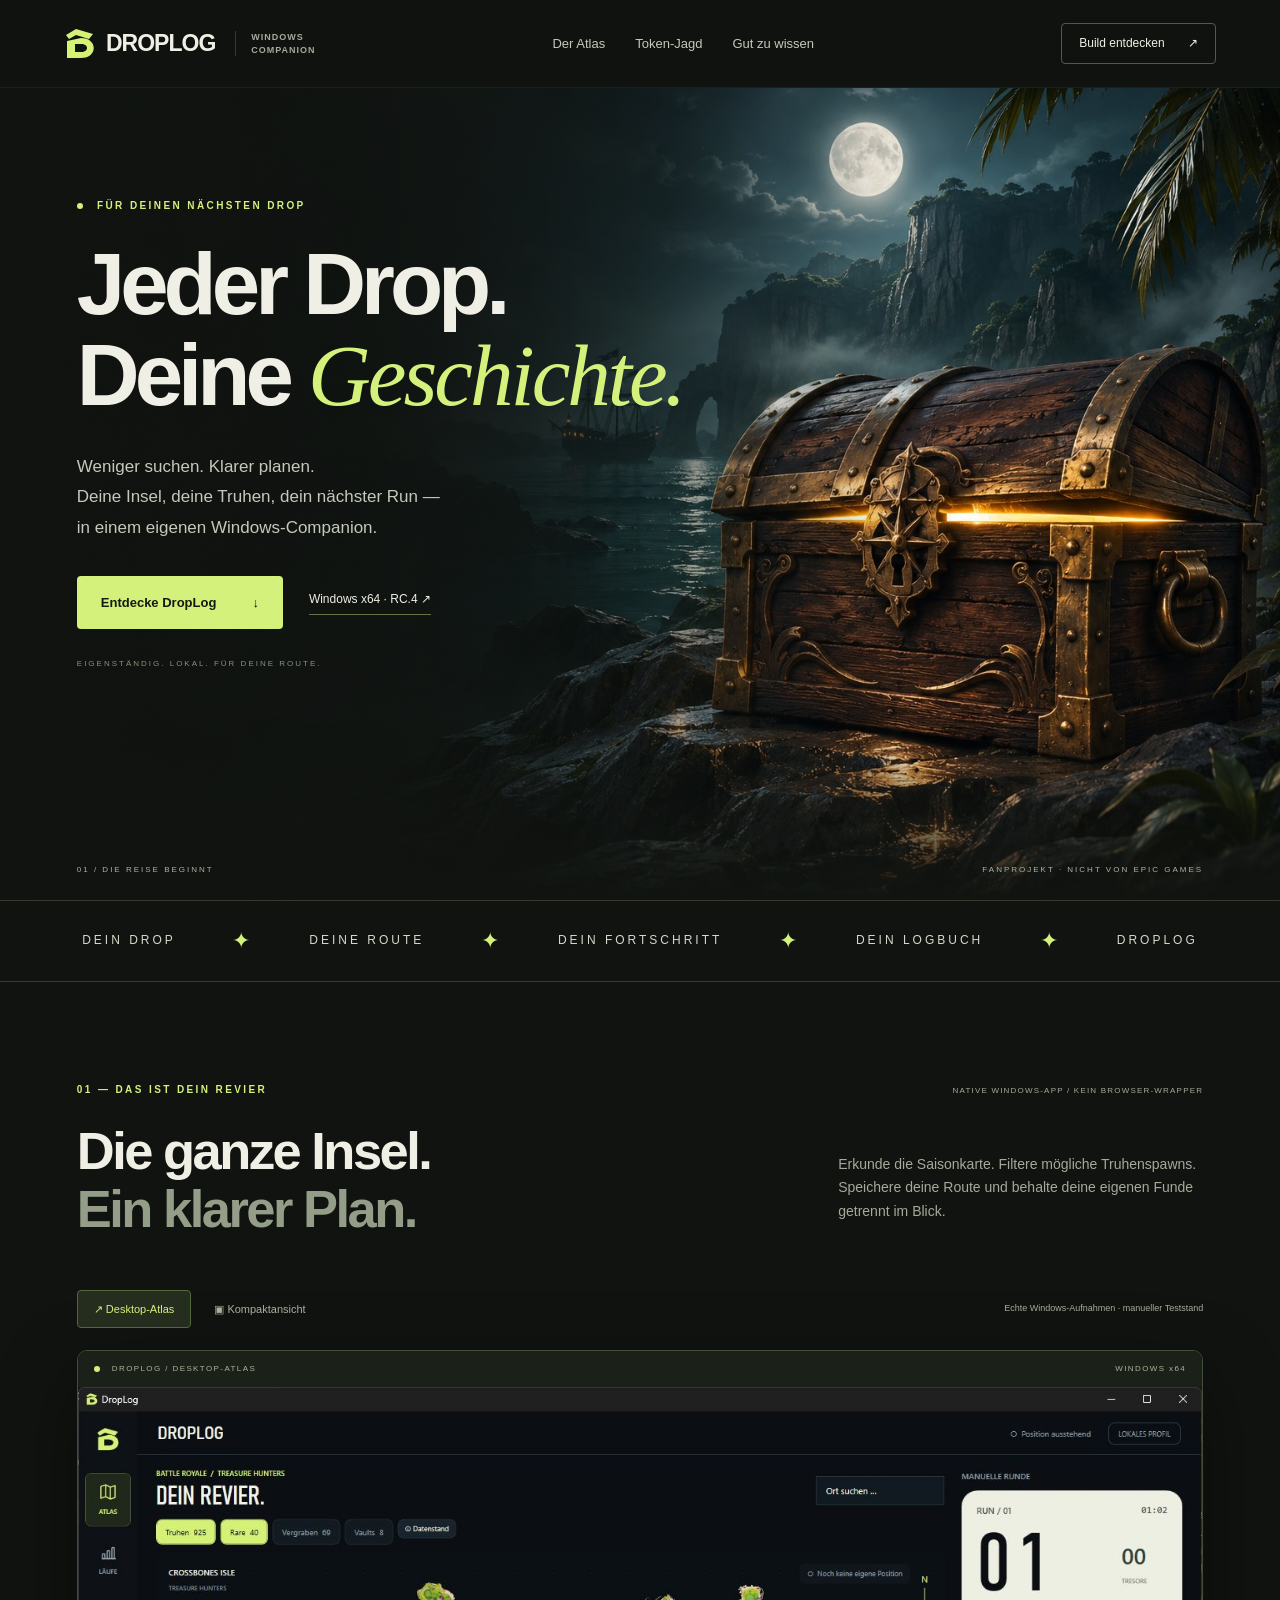
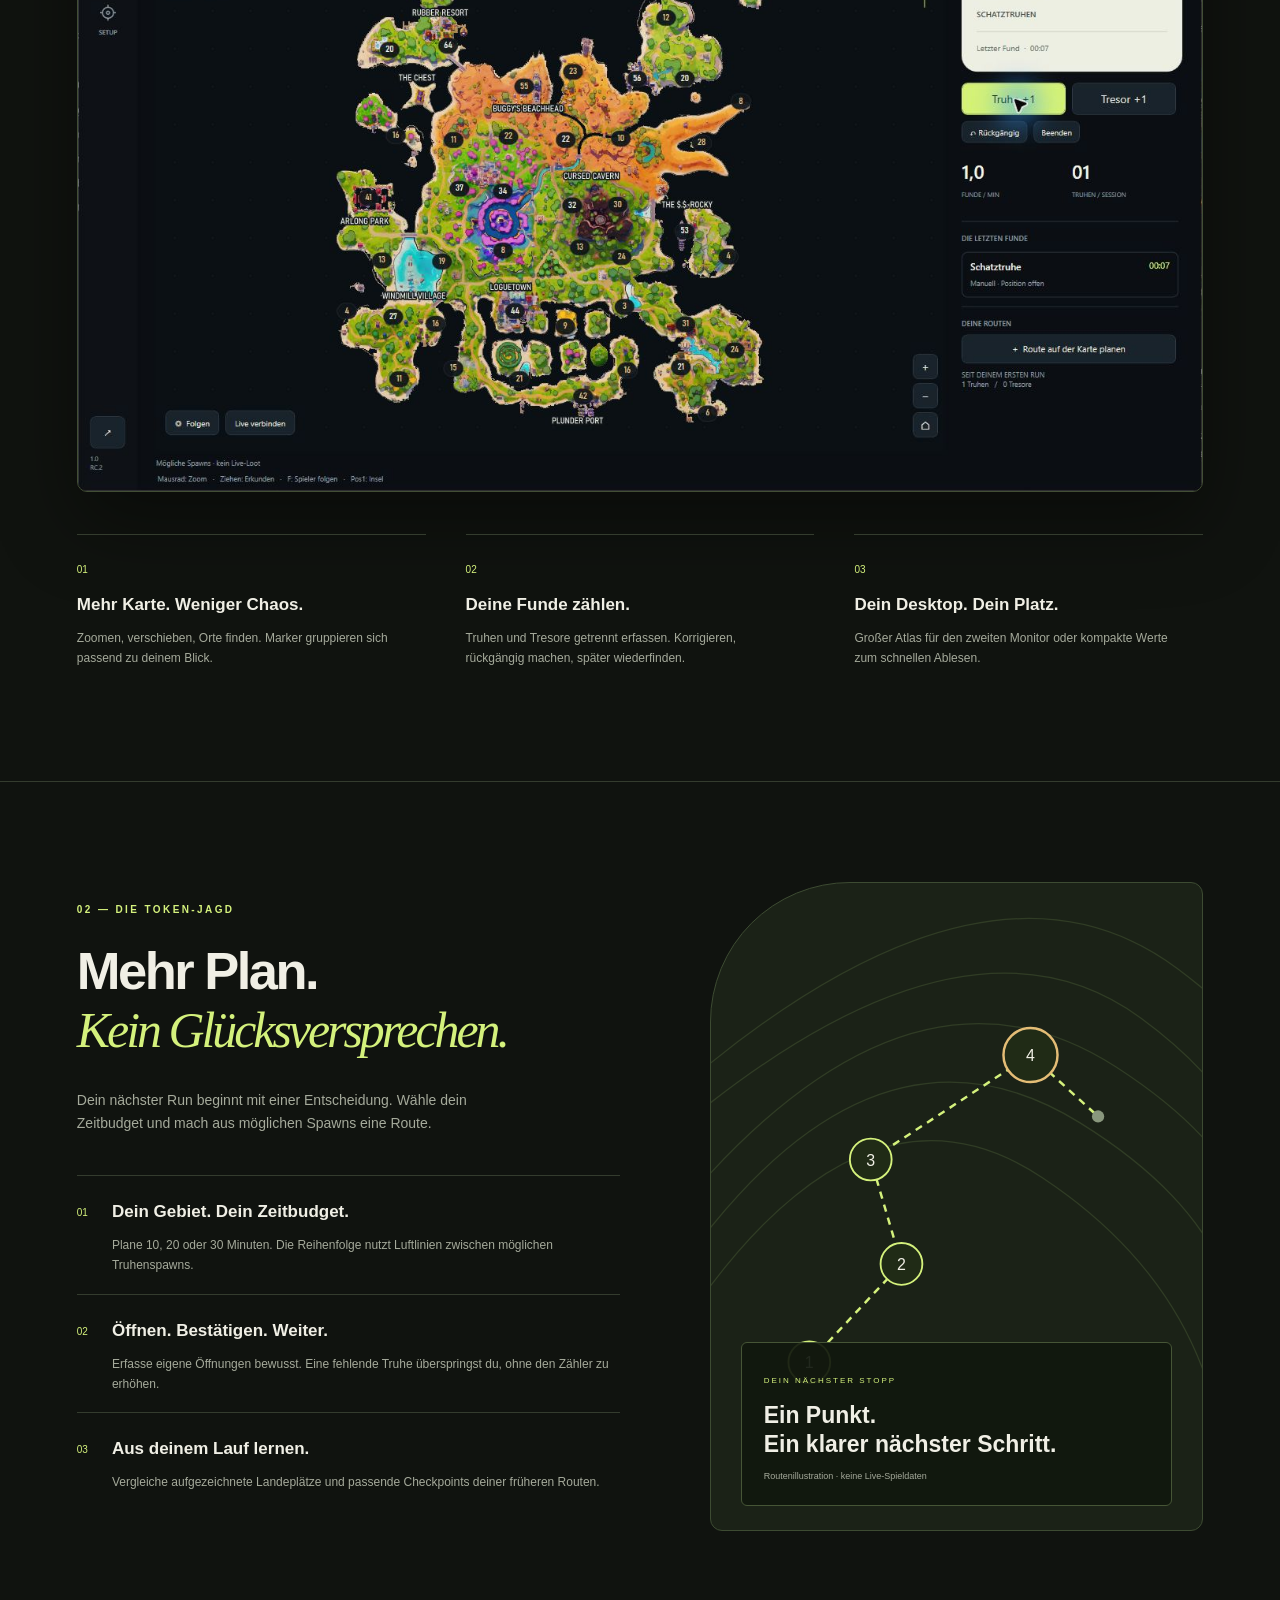
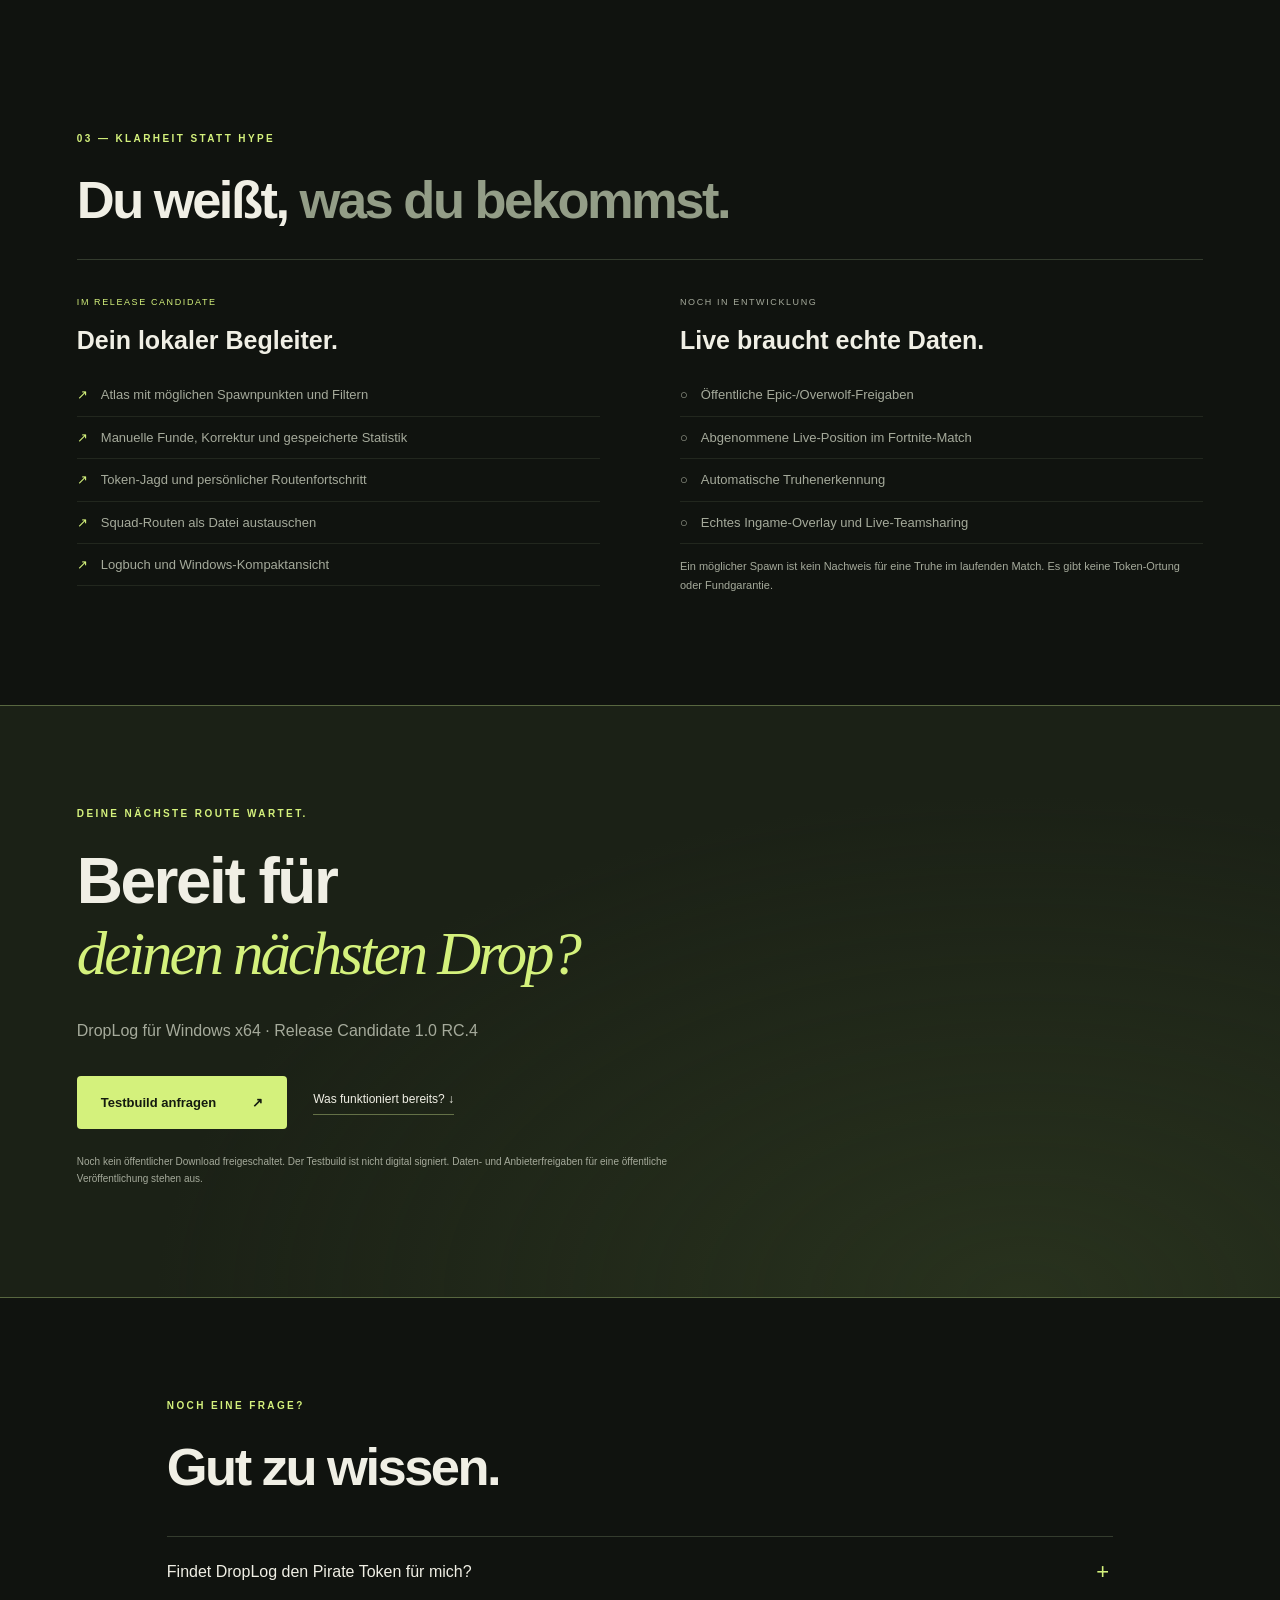
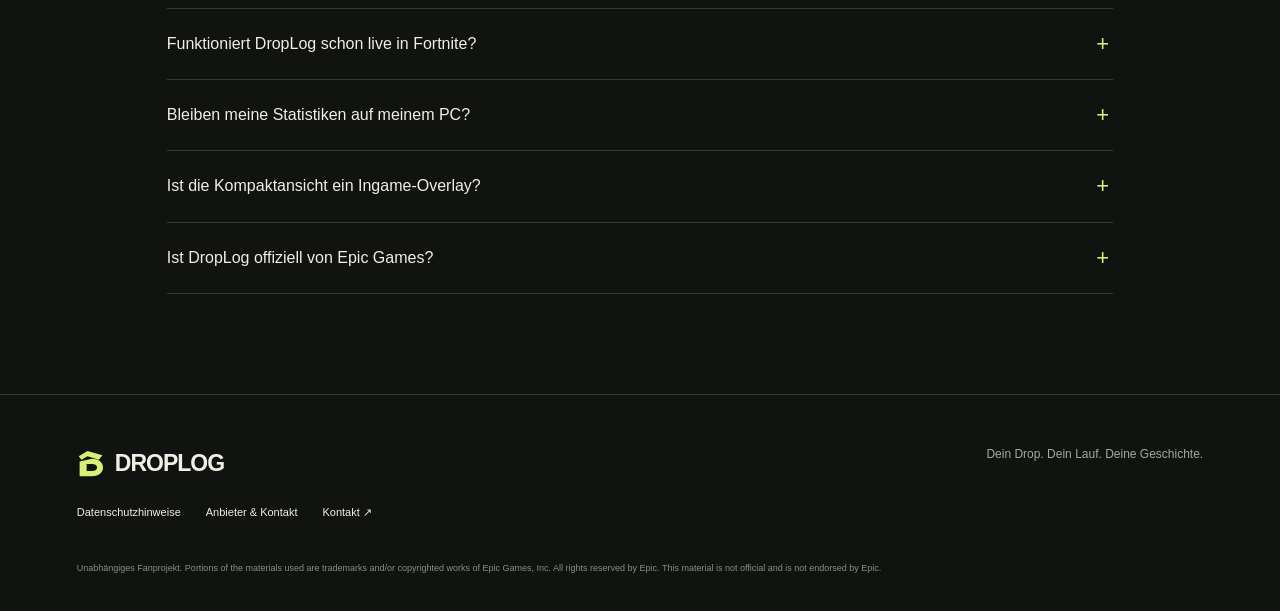
==== website/index.html @ 196b6e32 "Build DropLog cinematic landing page and Pages workflow" ====
<!doctype html>
<html lang="de"><head><meta charset="utf-8"><meta name="viewport" content="width=device-width,initial-scale=1"><meta name="theme-color" content="#10130f"><meta name="description" content="DropLog – dein Windows-Companion für Fortnite. Plane deine Token-Jagd, behalte Truhen und Routen im Blick und mach deinen nächsten Drop zu deinem eigenen."><title>DropLog — Jeder Drop eine Geschichte.</title><link rel="icon" href="assets/logo.svg" type="image/svg+xml"><link rel="stylesheet" href="style.css"><script src="app.js" defer></script></head>
<body><a class="skip" href="#inhalt">Zum Inhalt</a>
<header class="nav"><a class="brand" href="#"><img src="assets/logo.svg" width="32" height="32" alt="">DROPLOG<span>WINDOWS COMPANION</span></a><nav aria-label="Hauptnavigation"><a href="#atlas">Der Atlas</a><a href="#jagd">Token-Jagd</a><a href="#fragen">Gut zu wissen</a></nav><a class="nav-cta" href="#download">Build entdecken <span>↗</span></a></header>
<main id="inhalt"><section class="hero"><img class="hero-art" src="assets/cove.jpg" alt="Eine Schatztruhe mit schmalem goldenem Lichtspalt in einer mondbeleuchteten Piratenbucht" fetchpriority="high"><div class="hero-shade"></div><div class="hero-content"><p class="eyebrow"><span class="live-dot"></span> FÜR DEINEN NÄCHSTEN DROP</p><h1>Jeder Drop.<br>Deine <em>Geschichte.</em></h1><p class="hero-copy">Weniger suchen. Klarer planen.<br>Deine Insel, deine Truhen, dein nächster Run —<br>in einem eigenen Windows-Companion.</p><div class="actions"><a class="button primary" href="#atlas">Entdecke DropLog <span>↓</span></a><a class="text-link" href="#download">Windows x64 · RC.4 ↗</a></div><p class="hero-note">EIGENSTÄNDIG. LOKAL. FÜR DEINE ROUTE.</p></div><div class="hero-caption"><span>01 / DIE REISE BEGINNT</span><span>FANPROJEKT · NICHT VON EPIC GAMES</span></div></section>
<div class="ticker" aria-label="Produktübersicht"><span>DEIN DROP</span><b>✦</b><span>DEINE ROUTE</span><b>✦</b><span>DEIN FORTSCHRITT</span><b>✦</b><span>DEIN LOGBUCH</span><b>✦</b><span>DROPLOG</span></div>
<section class="section atlas" id="atlas"><div class="section-top"><p class="eyebrow">01 — DAS IST DEIN REVIER</p><span class="small-label">NATIVE WINDOWS-APP / KEIN BROWSER-WRAPPER</span></div><div class="split-title"><h2>Die ganze Insel.<br><span>Ein klarer Plan.</span></h2><p>Erkunde die Saisonkarte. Filtere mögliche Truhenspawns. Speichere deine Route und behalte deine eigenen Funde getrennt im Blick.</p></div><div class="view-switch" role="group" aria-label="Produktansicht"><button aria-pressed="true" data-view="desktop">↗ Desktop-Atlas</button><button aria-pressed="false" data-view="compact">▣ Kompaktansicht</button><span>Echte Windows-Aufnahmen · manueller Teststand</span></div><div class="product-frame"><div class="frame-bar"><i></i><span id="frame-title">DROPLOG / DESKTOP-ATLAS</span><span>WINDOWS x64</span></div><div class="product-image"><img id="product-shot" src="assets/desktop.jpg" alt="DropLog-Desktop mit Saisonkarte und einem manuell erfassten Testfund" loading="lazy"></div></div><div class="feature-strip"><article><span>01</span><h3>Mehr Karte. Weniger Chaos.</h3><p>Zoomen, verschieben, Orte finden. Marker gruppieren sich passend zu deinem Blick.</p></article><article><span>02</span><h3>Deine Funde zählen.</h3><p>Truhen und Tresore getrennt erfassen. Korrigieren, rückgängig machen, später wiederfinden.</p></article><article><span>03</span><h3>Dein Desktop. Dein Platz.</h3><p>Großer Atlas für den zweiten Monitor oder kompakte Werte zum schnellen Ablesen.</p></article></div></section>
<section class="hunt section" id="jagd"><div><p class="eyebrow">02 — DIE TOKEN-JAGD</p><h2>Mehr Plan.<br><em>Kein Glücksversprechen.</em></h2><p class="lead">Dein nächster Run beginnt mit einer Entscheidung. Wähle dein Zeitbudget und mach aus möglichen Spawns eine Route.</p><ol class="hunt-steps"><li><span>01</span><div><h3>Dein Gebiet. Dein Zeitbudget.</h3><p>Plane 10, 20 oder 30 Minuten. Die Reihenfolge nutzt Luftlinien zwischen möglichen Truhenspawns.</p></div></li><li><span>02</span><div><h3>Öffnen. Bestätigen. Weiter.</h3><p>Erfasse eigene Öffnungen bewusst. Eine fehlende Truhe überspringst du, ohne den Zähler zu erhöhen.</p></div></li><li><span>03</span><div><h3>Aus deinem Lauf lernen.</h3><p>Vergleiche aufgezeichnete Landeplätze und passende Checkpoints deiner früheren Routen.</p></div></li></ol></div><aside class="route-art" aria-label="Illustration des Routenablaufs, keine echte Spielkarte"><div class="route-grid"></div><svg viewBox="0 0 400 520" aria-hidden="true"><path class="contour" d="M-40 180Q220-50 380 70T460 300M-50 220Q200 0 350 110T420 350M-30 270Q160 40 330 150T420 390M-30 320Q130 90 300 195T420 450M-30 370Q120 140 270 240T420 510"/><path class="route-path" d="M80 390L155 310L130 225L260 140L315 190"/><g class="route-points"><circle cx="80" cy="390" r="17"/><circle cx="155" cy="310" r="17"/><circle cx="130" cy="225" r="17"/><circle cx="260" cy="140" r="22"/></g><g class="route-numbers"><text x="80" y="395">1</text><text x="155" y="315">2</text><text x="130" y="230">3</text><text x="260" y="145">4</text></g><circle cx="315" cy="190" r="5" fill="#89977d"/></svg><div class="route-callout"><span>DEIN NÄCHSTER STOPP</span><strong>Ein Punkt.<br>Ein klarer nächster Schritt.</strong><p>Routenillustration · keine Live-Spieldaten</p></div></aside></section>
<section class="section reality"><p class="eyebrow">03 — KLARHEIT STATT HYPE</p><h2>Du weißt, <span>was du bekommst.</span></h2><div class="status-columns"><article><p class="status-tag">IM RELEASE CANDIDATE</p><h3>Dein lokaler Begleiter.</h3><ul><li>Atlas mit möglichen Spawnpunkten und Filtern</li><li>Manuelle Funde, Korrektur und gespeicherte Statistik</li><li>Token-Jagd und persönlicher Routenfortschritt</li><li>Squad-Routen als Datei austauschen</li><li>Logbuch und Windows-Kompaktansicht</li></ul></article><article><p class="status-tag muted">NOCH IN ENTWICKLUNG</p><h3>Live braucht echte Daten.</h3><ul><li>Öffentliche Epic-/Overwolf-Freigaben</li><li>Abgenommene Live-Position im Fortnite-Match</li><li>Automatische Truhenerkennung</li><li>Echtes Ingame-Overlay und Live-Teamsharing</li></ul><p class="fine">Ein möglicher Spawn ist kein Nachweis für eine Truhe im laufenden Match. Es gibt keine Token-Ortung oder Fundgarantie.</p></article></div></section>
<section class="download section" id="download"><p class="eyebrow">DEINE NÄCHSTE ROUTE WARTET.</p><h2>Bereit für<br><em>deinen nächsten Drop?</em></h2><p>DropLog für Windows x64 · Release Candidate 1.0 RC.4</p><div class="actions"><a id="download-link" class="button primary" href="mailto:traceyinworks@gmail.com?subject=DropLog%20RC.4%20Testbuild">Testbuild anfragen <span>↗</span></a><a id="source-link" class="text-link" href="#fragen">Was funktioniert bereits? ↓</a></div><p class="fine" id="download-note">Noch kein öffentlicher Download freigeschaltet. Der Testbuild ist nicht digital signiert. Daten- und Anbieterfreigaben für eine öffentliche Veröffentlichung stehen aus.</p></section>
<section class="section faq" id="fragen"><p class="eyebrow">NOCH EINE FRAGE?</p><h2>Gut zu wissen.</h2><details><summary>Findet DropLog den Pirate Token für mich?</summary><p>DropLog sagt keine Zufallsdrops voraus. Die Token-Jagd hilft beim Planen möglicher Truhenspawns und beim Vergleichen deiner eigenen Aufzeichnungen. Sie garantiert weder einen Spawn noch einen Token.</p></details><details><summary>Funktioniert DropLog schon live in Fortnite?</summary><p>Der manuelle Windows-Kern funktioniert. Epic-Login und der Overwolf-Positionsadapter sind technisch vorbereitet, aber die erforderlichen Freigaben und echte Match-Abnahme fehlen. Automatische Erfassung und Ingame-Overlay sind nicht als fertige Funktionen aktiviert.</p></details><details><summary>Bleiben meine Statistiken auf meinem PC?</summary><p>Das lokale Journal speichert Runden, Funde und Routen auf deinem Windows-Konto. Der aktuelle manuelle Kern verwendet keine Telemetrie. Webseitenhosting und eine spätere Epic-Anmeldung sind davon getrennte Datenpfade.</p></details><details><summary>Ist die Kompaktansicht ein Ingame-Overlay?</summary><p>Die aktuelle Kompaktansicht ist ein eigenes Windows-Desktopfenster. Ein freigegebenes Ingame-Overlay befindet sich noch nicht im ausgelieferten Funktionsumfang.</p></details><details><summary>Ist DropLog offiziell von Epic Games?</summary><p>Nein. DropLog ist ein unabhängiges Fanprojekt und wird nicht von Epic Games unterstützt oder genehmigt. Fortnite-Material und Marken gehören den jeweiligen Rechteinhabern.</p></details></section></main>
<footer><a class="brand" href="#"><img src="assets/logo.svg" width="28" height="28" alt="">DROPLOG</a><p>Dein Drop. Dein Lauf. Deine Geschichte.</p><div><a href="privacy.html">Datenschutzhinweise</a><a href="legal.html">Anbieter & Kontakt</a><a href="mailto:traceyinworks@gmail.com">Kontakt ↗</a></div><small>Unabhängiges Fanprojekt. Portions of the materials used are trademarks and/or copyrighted works of Epic Games, Inc. All rights reserved by Epic. This material is not official and is not endorsed by Epic.</small></footer></body></html>
---- website/style.css ----
:root{--bg:#10130f;--panel:#191e17;--ink:#f0efe5;--muted:#a5aa9b;--lime:#d4f17c;--line:#343c2e;--gold:#e4bd76;color-scheme:dark}*{box-sizing:border-box}html{scroll-behavior:smooth;scroll-padding-top:100px}body{margin:0;background:var(--bg);color:var(--ink);font:16px/1.65 'Segoe UI',Arial,sans-serif}a{color:inherit;text-decoration:none}button{font:inherit;cursor:pointer}a,button,summary{-webkit-tap-highlight-color:transparent}a:focus-visible,button:focus-visible,summary:focus-visible{outline:2px solid var(--lime);outline-offset:6px}::selection{background:var(--lime);color:var(--bg)}.skip{position:fixed;top:-100px;padding:12px;background:var(--lime);color:#111;z-index:20}.skip:focus{top:0}.nav{height:88px;display:flex;align-items:center;justify-content:space-between;gap:30px;padding:0 5%;background:#10130ff5;border-bottom:1px solid #ffffff0e;position:sticky;top:0;z-index:10}.brand{display:flex;gap:10px;align-items:center;font-size:23px;font-weight:800;letter-spacing:-1px}.brand span{font-size:9px;color:var(--muted);max-width:70px;line-height:1.4;letter-spacing:1px;margin-left:10px;border-left:1px solid var(--line);padding-left:15px}.nav nav{display:flex;gap:30px;font-size:13px;color:#c5c9bc}.nav a:hover{color:var(--lime)}.nav-cta{font-size:12px;border:1px solid #505c3f;border-radius:4px;padding:10px 17px}.nav-cta span{margin-left:20px}.hero{min-height:740px;height:calc(100svh - 88px);max-height:1050px;position:relative;isolation:isolate;overflow:hidden}.hero-art,.hero-shade{position:absolute;inset:0;width:100%;height:100%;object-fit:cover;z-index:-2}.hero-art{object-position:65% 57%}.hero-shade{z-index:-1;background:linear-gradient(90deg,#10130ff5 0%,#10130fc9 30%,transparent 72%),linear-gradient(0deg,#10130f 0%,transparent 20%)}.hero-content{max-width:1440px;margin:auto;padding:110px 6% 120px}.eyebrow{font:600 10px/1.6 'Segoe UI',sans-serif;letter-spacing:2.4px;color:var(--lime);margin:0 0 24px}.live-dot{display:inline-block;width:6px;height:6px;border-radius:50%;background:var(--lime);margin-right:9px}h1,h2,h3,p{margin-top:0}h1{font-size:clamp(60px,6.8vw,110px);font-weight:700;letter-spacing:-5px;line-height:1.05;margin-bottom:30px;max-width:810px}em{font-family:Georgia,serif;font-weight:400;color:var(--lime);letter-spacing:-3px}h1 em{white-space:nowrap}.hero-copy{color:#c4c9bb;font-size:17px;line-height:1.8}.actions{display:flex;gap:26px;align-items:center;flex-wrap:wrap;margin-top:32px}.button{display:inline-flex;align-items:center;justify-content:space-between;gap:36px;padding:16px 24px;border-radius:4px;font-size:13px;font-weight:700;transition:transform .18s,background .18s}.primary{background:var(--lime);color:#141a0f}.primary:hover{background:#e6ffa5;transform:translateY(-2px)}.text-link{font-size:12px;border-bottom:1px solid #647147;padding-bottom:4px}.hero-note{font-size:8px;color:#88917c;letter-spacing:2px;margin-top:28px}.hero-caption{position:absolute;bottom:24px;left:6%;right:6%;display:flex;justify-content:space-between;gap:20px;font-size:8px;letter-spacing:2px;color:#aeb39f}.ticker{padding:22px 5%;border-block:1px solid var(--line);display:flex;justify-content:space-around;align-items:center;gap:20px;font-size:12px;letter-spacing:3px;color:#d5d9cb;overflow:hidden;white-space:nowrap}.ticker b{color:var(--lime);font-size:22px;font-weight:400}.section{padding:100px 6%;max-width:1560px;margin:auto}.section-top{display:flex;justify-content:space-between;align-items:baseline;gap:20px}.small-label{font-size:8px;letter-spacing:1.2px;color:var(--muted)}h2{font-size:clamp(40px,4.1vw,65px);line-height:1.1;letter-spacing:-2.5px;margin-bottom:30px}h2 span{color:#939d87}h2 em{font-size:.95em}.split-title{display:flex;justify-content:space-between;gap:70px;align-items:center}.split-title>p{max-width:365px;font-size:14px;color:var(--muted)}.view-switch{display:flex;align-items:center;gap:6px;margin:22px 0}.view-switch button{background:transparent;color:#a8b09e;border:1px solid transparent;padding:9px 16px;border-radius:4px;font-size:11px}.view-switch button[aria-pressed=true]{background:#252e1e;border-color:#53683b;color:var(--lime)}.view-switch>span{margin-left:auto;font-size:9px;color:var(--muted)}.product-frame{background:#080b09;border:1px solid #424e35;border-radius:10px;overflow:hidden;box-shadow:0 30px 80px #0006}.frame-bar{height:36px;display:flex;align-items:center;gap:12px;background:#1b2118;padding:0 16px;font-size:8px;letter-spacing:1.4px;color:#aab49e}.frame-bar i{width:6px;height:6px;background:var(--lime);border-radius:50%}.frame-bar>span:last-child{margin-left:auto}.product-image{min-height:160px;display:grid;place-items:center;background:radial-gradient(ellipse,#283323,#0b0f0b)}.product-image img{display:block;width:100%;height:auto}.product-image.compact{padding:70px 20px;min-height:350px}.product-image.compact img{max-width:580px;border-radius:9px;box-shadow:0 20px 60px #0008}.feature-strip{display:grid;grid-template-columns:repeat(3,1fr);gap:40px;margin-top:42px}.feature-strip article{border-top:1px solid var(--line);padding-top:20px}.feature-strip article>span{font-size:10px;color:var(--lime)}h3{font-size:17px;font-weight:600;margin:10px 0}.feature-strip p{font-size:12px;color:var(--muted);max-width:330px}.hunt{display:grid;grid-template-columns:1.1fr 1fr;gap:90px;align-items:center;border-top:1px solid var(--line)}.lead{font-size:14px;color:var(--muted);max-width:430px}.hunt-steps{list-style:none;padding:0;margin:40px 0 0}.hunt-steps li{display:flex;gap:24px;border-top:1px solid var(--line);padding:18px 0}.hunt-steps li>span{font-size:10px;color:var(--lime);padding-top:11px}.hunt-steps p{font-size:12px;color:var(--muted);margin:0}.hunt-steps h3{margin-top:4px}.route-art{background:#1b2217;position:relative;min-height:600px;overflow:hidden;border:1px solid #3d4b32;border-radius:140px 12px 12px 12px}.route-art svg{width:100%;position:relative}.contour{fill:none;stroke:#52643a;stroke-width:1;opacity:.4}.route-path{fill:none;stroke:var(--lime);stroke-width:2;stroke-dasharray:6 5}.route-points circle{fill:#202b16;stroke:var(--lime);stroke-width:1.5}.route-points circle:last-child{stroke:var(--gold);stroke-width:2}.route-numbers{text-anchor:middle;fill:var(--ink);font:13px 'Segoe UI',sans-serif}.route-callout{position:absolute;bottom:24px;left:30px;right:30px;background:#11170eeb;border:1px solid #465536;padding:22px;border-radius:6px}.route-callout>span{color:var(--lime);font-size:8px;letter-spacing:2px}.route-callout strong{display:block;font-size:23px;line-height:1.25;margin:10px 0}.route-callout p{font-size:9px;color:var(--muted);margin-bottom:0}.status-columns{display:grid;grid-template-columns:1fr 1fr;gap:80px;border-top:1px solid var(--line);padding-top:35px}.status-tag{font-size:9px;letter-spacing:1.6px;color:var(--lime)}.muted{color:var(--muted)}.status-columns h3{font-size:25px}.status-columns ul{list-style:none;padding:0;color:var(--muted);font-size:13px}.status-columns li{padding:10px 0;border-bottom:1px solid #343c2e80}.status-columns li:before{content:'↗';color:var(--lime);margin-right:13px}.status-columns article:last-child li:before{content:'○';color:var(--muted)}.fine{font-size:11px;color:var(--muted);line-height:1.7;max-width:660px}.download{border-block:1px solid #586740;background:radial-gradient(ellipse at 80% 100%,#35422580,transparent 60%),#1b2116;max-width:none;padding-inline:max(6%,calc((100vw - 1370px)/2));position:relative}.download h2{font-size:clamp(45px,5vw,78px)}.download>p:not(.eyebrow){color:var(--muted)}.download .fine{margin-top:24px;font-size:10px}.faq{max-width:1100px}.faq h2{margin-bottom:40px}.faq details{border-top:1px solid var(--line);padding:22px 0}.faq details:last-child{border-bottom:1px solid var(--line)}summary{cursor:pointer;font-size:16px;list-style:none;position:relative;padding-right:35px}summary::-webkit-details-marker{display:none}summary:after{content:'+';position:absolute;right:4px;color:var(--lime);font-size:22px;top:-5px}details[open] summary:after{content:'−'}.faq details p{color:var(--muted);font-size:13px;max-width:750px;padding-top:18px;margin:0}footer{border-top:1px solid var(--line);padding:50px 6% 35px;display:grid;grid-template-columns:1fr 1fr;gap:20px}footer>p{font-size:12px;color:var(--muted);text-align:right}footer>div{display:flex;gap:25px;font-size:11px}footer small{grid-column:1/-1;font-size:9px;color:#87917c;max-width:950px;margin-top:20px}.legal{max-width:900px;margin:70px auto;padding:0 24px}.legal h1{font-size:48px;letter-spacing:-2px}.legal h2{font-size:24px;margin-top:35px;letter-spacing:-.5px}.legal p,.legal li{font-size:14px;color:#bdc5b2}.legal a{color:var(--lime);text-decoration:underline}.notice{border:1px solid #756134;background:#282319;padding:20px;border-radius:6px}.legal time{font-size:11px;color:var(--muted)}
@media(min-width:1600px){.hero-art{object-position:center 62%}}@media(max-width:900px){.nav{padding:0 5%;height:72px}.nav nav{gap:16px}.brand span{display:none}.hero{height:auto;min-height:780px}.hero-content{padding-top:95px}.hero-art{object-position:62% center;opacity:.65}.hero-shade{background:linear-gradient(90deg,#10130ff0,#10130f85 65%,#10130f10),linear-gradient(0deg,#10130f,transparent 45%)}h1{letter-spacing:-3px}.section{padding-block:70px}.hunt{gap:40px}.route-art{min-height:460px}.split-title{gap:30px}.view-switch>span{display:none}.status-columns{gap:40px}}
@media(max-width:600px){.nav nav{display:none}.nav-cta{font-size:10px;padding:8px 10px}.brand{font-size:20px}.hero{min-height:760px}.hero-content{padding-top:80px}.hero-art{object-position:65% center;opacity:.5}.hero-content h1{font-size:58px}.hero-copy{font-size:14px}.hero-copy br:last-child{display:none}.actions{gap:20px}.hero-caption span:last-child{display:none}.ticker{justify-content:flex-start;font-size:9px;gap:22px}.ticker span:nth-of-type(n+4),.ticker b:nth-of-type(n+3){display:none}.small-label{display:none}.split-title{display:block}.split-title>p{max-width:none}.feature-strip{grid-template-columns:1fr;gap:12px}.feature-strip p{max-width:none}.hunt{grid-template-columns:1fr;gap:30px}.route-art{min-height:450px;max-width:450px}.route-art svg{max-height:480px}.status-columns{grid-template-columns:1fr;gap:35px}.view-switch button{font-size:10px;padding:9px 12px}h2{font-size:42px;letter-spacing:-1.7px}.download h2{font-size:48px}footer{grid-template-columns:1fr}footer>p{text-align:left;margin:0}footer>div{flex-wrap:wrap;gap:20px}footer small{grid-column:auto}.product-image.compact{min-height:250px;padding:40px 16px}.faq summary{font-size:14px}.legal h1{font-size:38px}}
@media(prefers-reduced-motion:reduce){html{scroll-behavior:auto}*,*:before,*:after{animation:none!important;transition:none!important}}
@media(max-width:600px){.nav{gap:12px}.hero-content h1{font-size:clamp(42px,10.5vw,58px)}.hero-content h1 em{letter-spacing:-2px}.route-art,.hunt>div,.status-columns>article,.feature-strip>article{min-width:0}.hero-caption{letter-spacing:1.3px}.nav-cta span{margin-left:8px}}
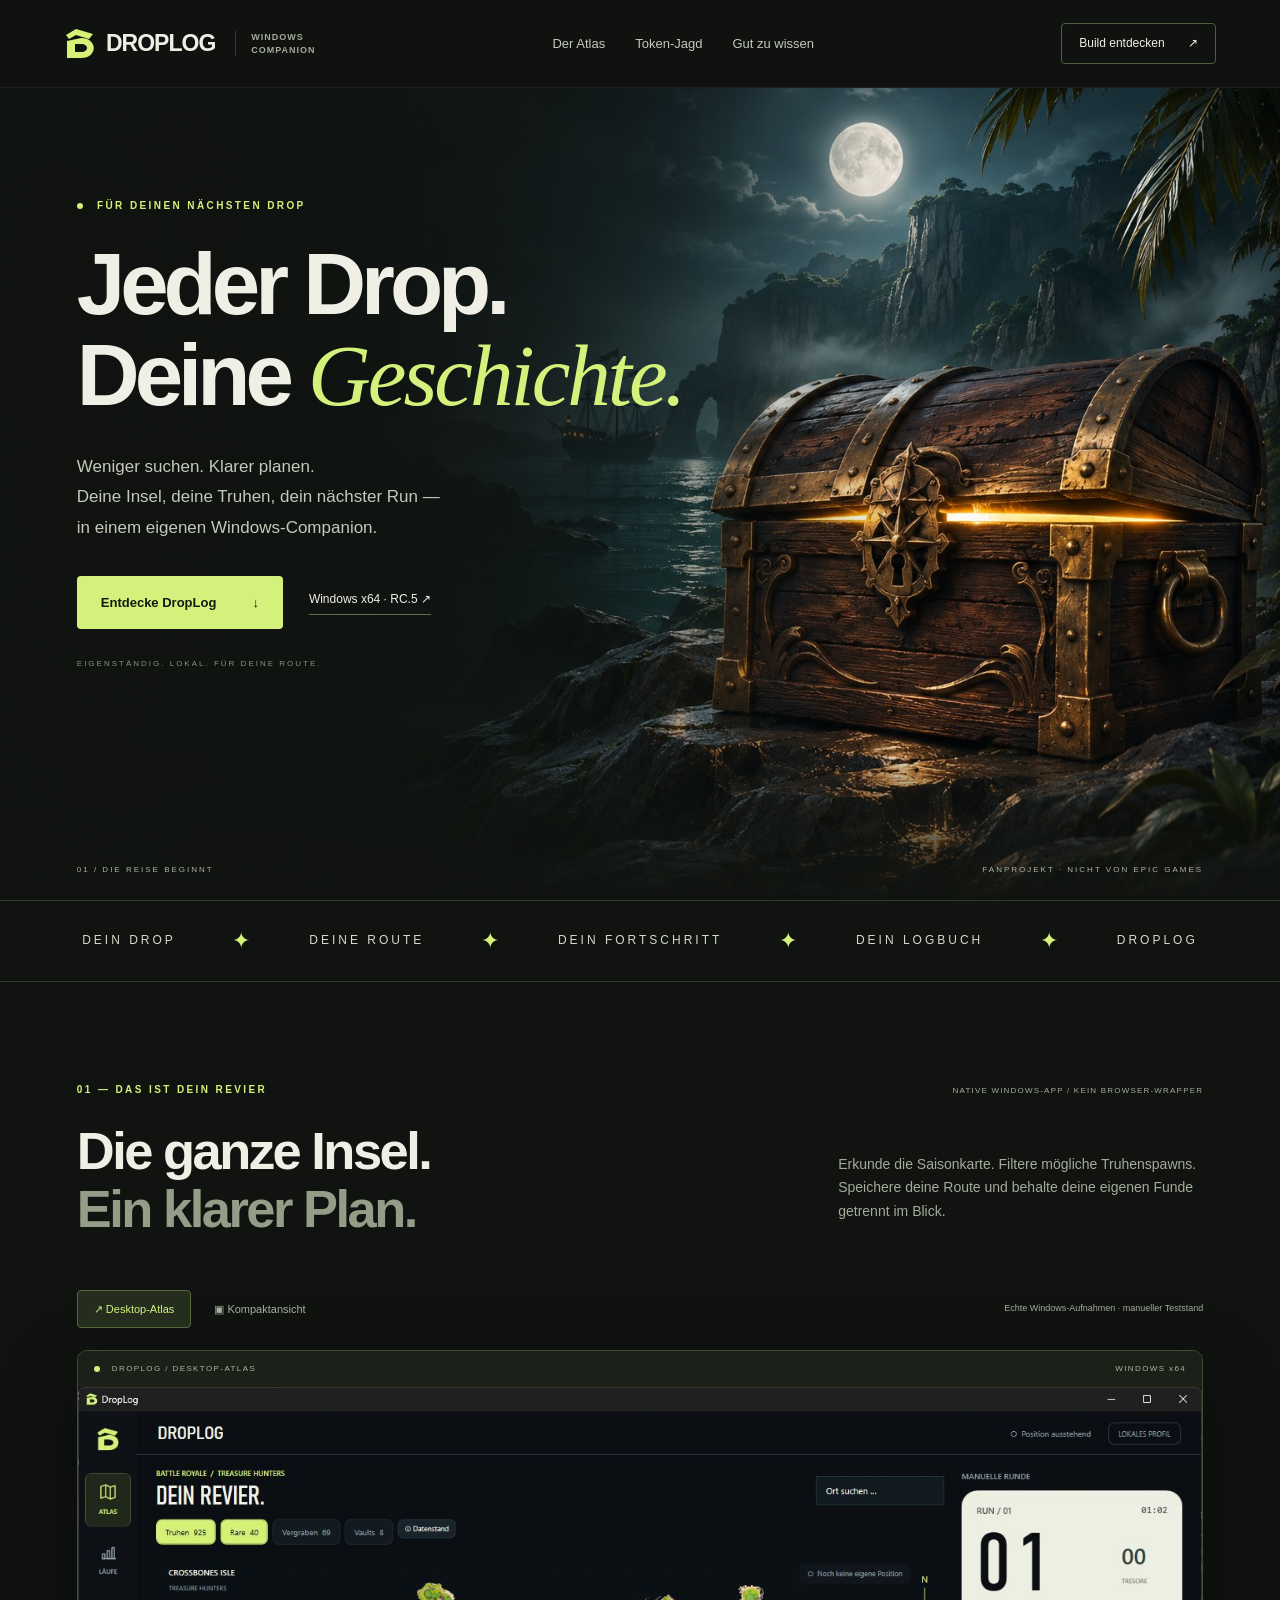
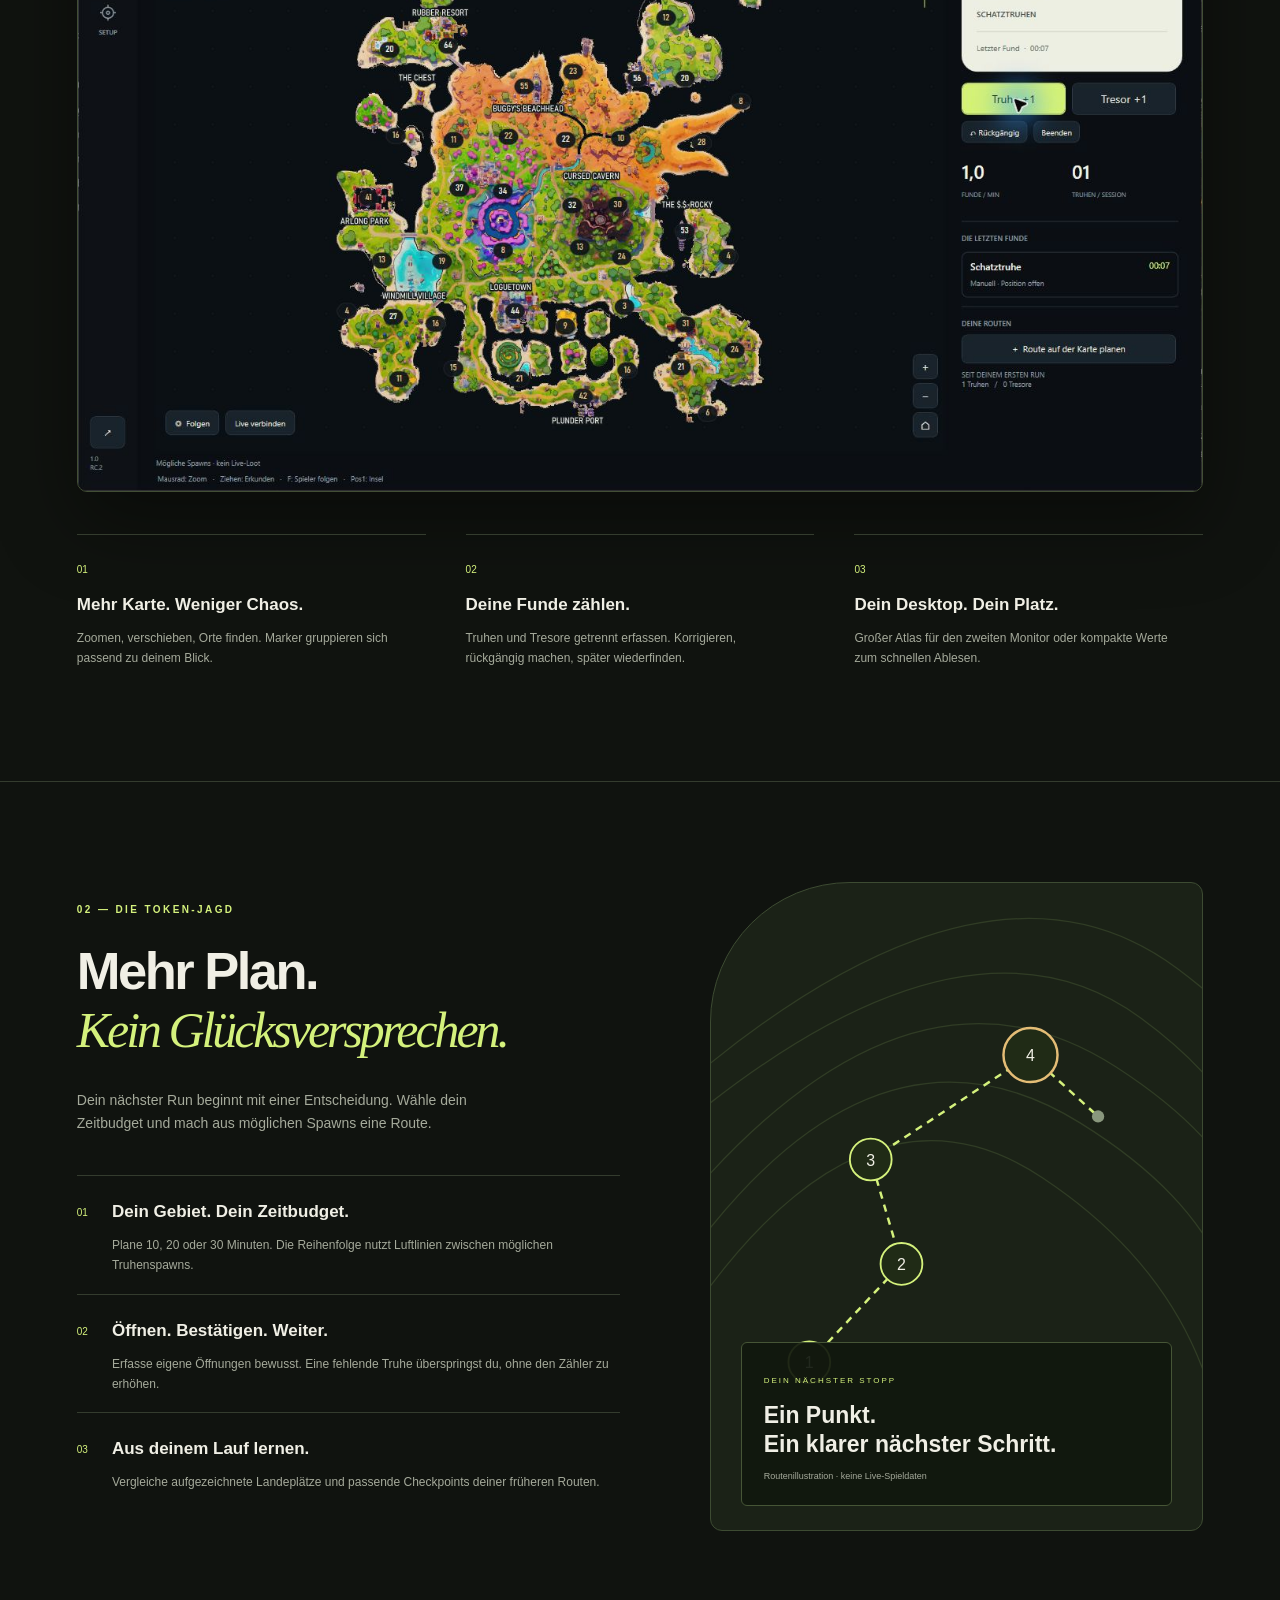
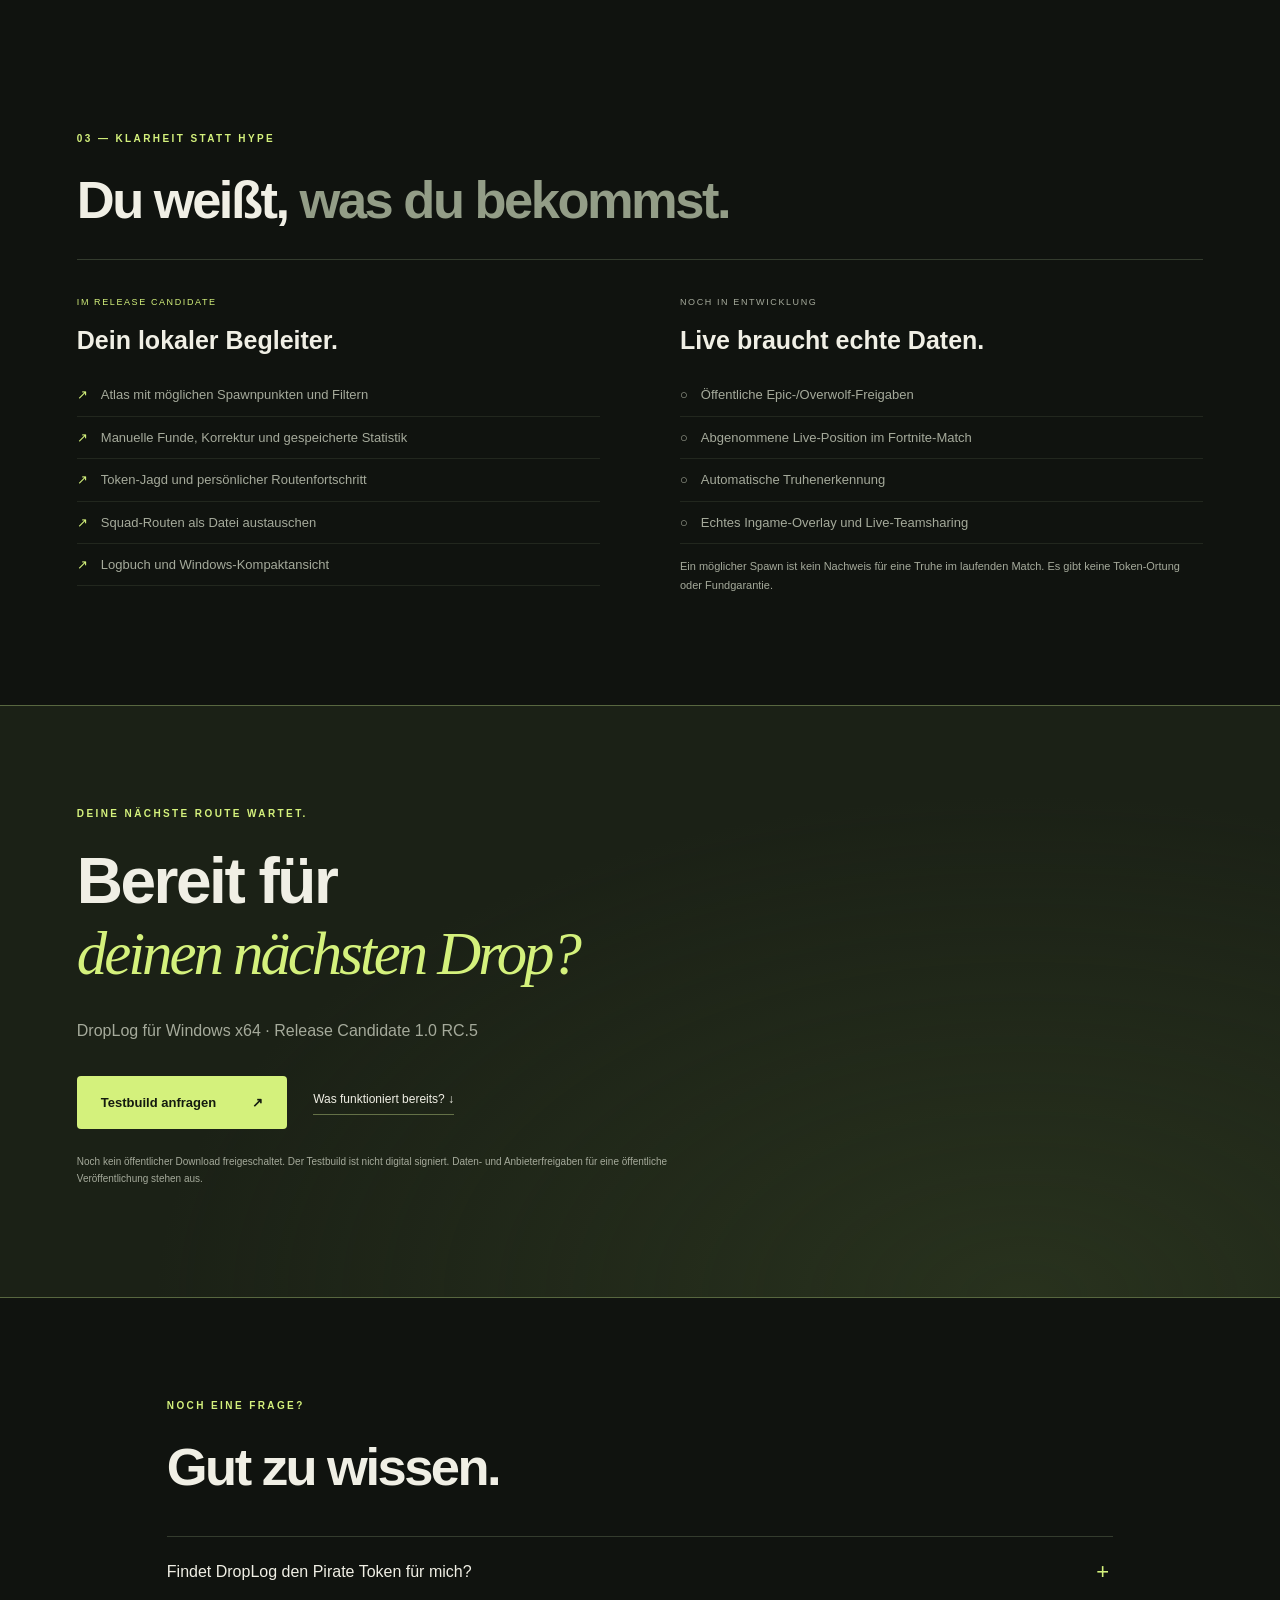
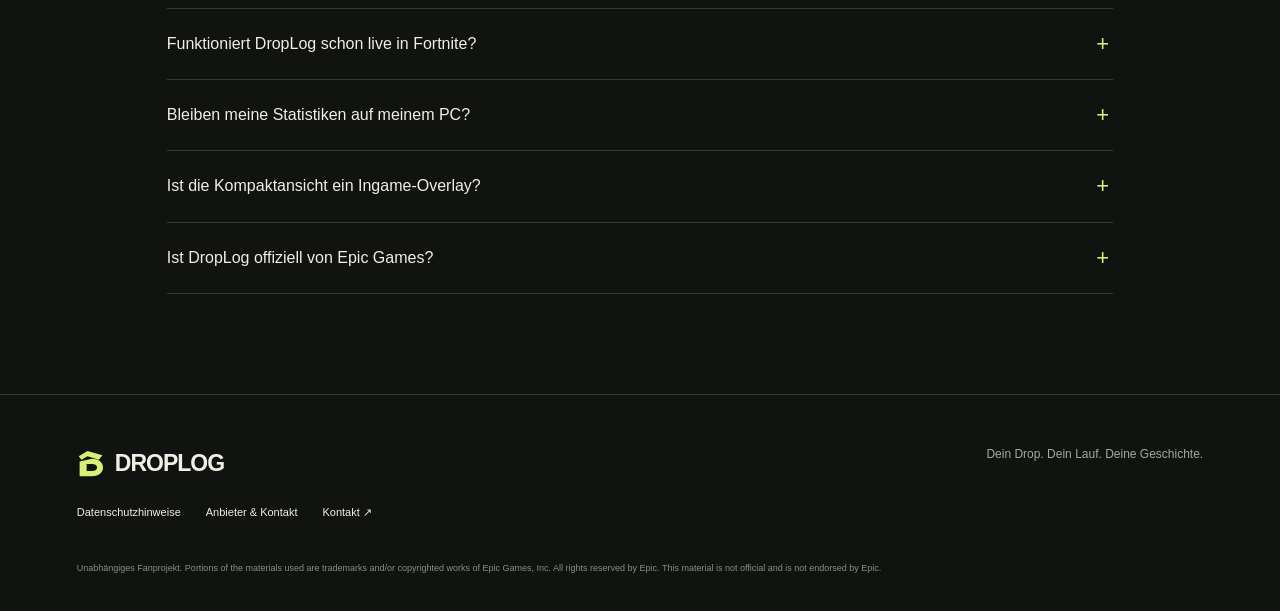
==== commit dfa3c19d: "Update DropLog release candidate reference to RC.5" ====
--- a/website/index.html
+++ b/website/index.html
@@ -2,12 +2,12 @@
 <html lang="de"><head><meta charset="utf-8"><meta name="viewport" content="width=device-width,initial-scale=1"><meta name="theme-color" content="#10130f"><meta name="description" content="DropLog – dein Windows-Companion für Fortnite. Plane deine Token-Jagd, behalte Truhen und Routen im Blick und mach deinen nächsten Drop zu deinem eigenen."><title>DropLog — Jeder Drop eine Geschichte.</title><link rel="icon" href="assets/logo.svg" type="image/svg+xml"><link rel="stylesheet" href="style.css"><script src="app.js" defer></script></head>
 <body><a class="skip" href="#inhalt">Zum Inhalt</a>
 <header class="nav"><a class="brand" href="#"><img src="assets/logo.svg" width="32" height="32" alt="">DROPLOG<span>WINDOWS COMPANION</span></a><nav aria-label="Hauptnavigation"><a href="#atlas">Der Atlas</a><a href="#jagd">Token-Jagd</a><a href="#fragen">Gut zu wissen</a></nav><a class="nav-cta" href="#download">Build entdecken <span>↗</span></a></header>
-<main id="inhalt"><section class="hero"><img class="hero-art" src="assets/cove.jpg" alt="Eine Schatztruhe mit schmalem goldenem Lichtspalt in einer mondbeleuchteten Piratenbucht" fetchpriority="high"><div class="hero-shade"></div><div class="hero-content"><p class="eyebrow"><span class="live-dot"></span> FÜR DEINEN NÄCHSTEN DROP</p><h1>Jeder Drop.<br>Deine <em>Geschichte.</em></h1><p class="hero-copy">Weniger suchen. Klarer planen.<br>Deine Insel, deine Truhen, dein nächster Run —<br>in einem eigenen Windows-Companion.</p><div class="actions"><a class="button primary" href="#atlas">Entdecke DropLog <span>↓</span></a><a class="text-link" href="#download">Windows x64 · RC.4 ↗</a></div><p class="hero-note">EIGENSTÄNDIG. LOKAL. FÜR DEINE ROUTE.</p></div><div class="hero-caption"><span>01 / DIE REISE BEGINNT</span><span>FANPROJEKT · NICHT VON EPIC GAMES</span></div></section>
+<main id="inhalt"><section class="hero"><img class="hero-art" src="assets/cove.jpg" alt="Eine Schatztruhe mit schmalem goldenem Lichtspalt in einer mondbeleuchteten Piratenbucht" fetchpriority="high"><div class="hero-shade"></div><div class="hero-content"><p class="eyebrow"><span class="live-dot"></span> FÜR DEINEN NÄCHSTEN DROP</p><h1>Jeder Drop.<br>Deine <em>Geschichte.</em></h1><p class="hero-copy">Weniger suchen. Klarer planen.<br>Deine Insel, deine Truhen, dein nächster Run —<br>in einem eigenen Windows-Companion.</p><div class="actions"><a class="button primary" href="#atlas">Entdecke DropLog <span>↓</span></a><a class="text-link" href="#download">Windows x64 · RC.5 ↗</a></div><p class="hero-note">EIGENSTÄNDIG. LOKAL. FÜR DEINE ROUTE.</p></div><div class="hero-caption"><span>01 / DIE REISE BEGINNT</span><span>FANPROJEKT · NICHT VON EPIC GAMES</span></div></section>
 <div class="ticker" aria-label="Produktübersicht"><span>DEIN DROP</span><b>✦</b><span>DEINE ROUTE</span><b>✦</b><span>DEIN FORTSCHRITT</span><b>✦</b><span>DEIN LOGBUCH</span><b>✦</b><span>DROPLOG</span></div>
 <section class="section atlas" id="atlas"><div class="section-top"><p class="eyebrow">01 — DAS IST DEIN REVIER</p><span class="small-label">NATIVE WINDOWS-APP / KEIN BROWSER-WRAPPER</span></div><div class="split-title"><h2>Die ganze Insel.<br><span>Ein klarer Plan.</span></h2><p>Erkunde die Saisonkarte. Filtere mögliche Truhenspawns. Speichere deine Route und behalte deine eigenen Funde getrennt im Blick.</p></div><div class="view-switch" role="group" aria-label="Produktansicht"><button aria-pressed="true" data-view="desktop">↗ Desktop-Atlas</button><button aria-pressed="false" data-view="compact">▣ Kompaktansicht</button><span>Echte Windows-Aufnahmen · manueller Teststand</span></div><div class="product-frame"><div class="frame-bar"><i></i><span id="frame-title">DROPLOG / DESKTOP-ATLAS</span><span>WINDOWS x64</span></div><div class="product-image"><img id="product-shot" src="assets/desktop.jpg" alt="DropLog-Desktop mit Saisonkarte und einem manuell erfassten Testfund" loading="lazy"></div></div><div class="feature-strip"><article><span>01</span><h3>Mehr Karte. Weniger Chaos.</h3><p>Zoomen, verschieben, Orte finden. Marker gruppieren sich passend zu deinem Blick.</p></article><article><span>02</span><h3>Deine Funde zählen.</h3><p>Truhen und Tresore getrennt erfassen. Korrigieren, rückgängig machen, später wiederfinden.</p></article><article><span>03</span><h3>Dein Desktop. Dein Platz.</h3><p>Großer Atlas für den zweiten Monitor oder kompakte Werte zum schnellen Ablesen.</p></article></div></section>
 <section class="hunt section" id="jagd"><div><p class="eyebrow">02 — DIE TOKEN-JAGD</p><h2>Mehr Plan.<br><em>Kein Glücksversprechen.</em></h2><p class="lead">Dein nächster Run beginnt mit einer Entscheidung. Wähle dein Zeitbudget und mach aus möglichen Spawns eine Route.</p><ol class="hunt-steps"><li><span>01</span><div><h3>Dein Gebiet. Dein Zeitbudget.</h3><p>Plane 10, 20 oder 30 Minuten. Die Reihenfolge nutzt Luftlinien zwischen möglichen Truhenspawns.</p></div></li><li><span>02</span><div><h3>Öffnen. Bestätigen. Weiter.</h3><p>Erfasse eigene Öffnungen bewusst. Eine fehlende Truhe überspringst du, ohne den Zähler zu erhöhen.</p></div></li><li><span>03</span><div><h3>Aus deinem Lauf lernen.</h3><p>Vergleiche aufgezeichnete Landeplätze und passende Checkpoints deiner früheren Routen.</p></div></li></ol></div><aside class="route-art" aria-label="Illustration des Routenablaufs, keine echte Spielkarte"><div class="route-grid"></div><svg viewBox="0 0 400 520" aria-hidden="true"><path class="contour" d="M-40 180Q220-50 380 70T460 300M-50 220Q200 0 350 110T420 350M-30 270Q160 40 330 150T420 390M-30 320Q130 90 300 195T420 450M-30 370Q120 140 270 240T420 510"/><path class="route-path" d="M80 390L155 310L130 225L260 140L315 190"/><g class="route-points"><circle cx="80" cy="390" r="17"/><circle cx="155" cy="310" r="17"/><circle cx="130" cy="225" r="17"/><circle cx="260" cy="140" r="22"/></g><g class="route-numbers"><text x="80" y="395">1</text><text x="155" y="315">2</text><text x="130" y="230">3</text><text x="260" y="145">4</text></g><circle cx="315" cy="190" r="5" fill="#89977d"/></svg><div class="route-callout"><span>DEIN NÄCHSTER STOPP</span><strong>Ein Punkt.<br>Ein klarer nächster Schritt.</strong><p>Routenillustration · keine Live-Spieldaten</p></div></aside></section>
 <section class="section reality"><p class="eyebrow">03 — KLARHEIT STATT HYPE</p><h2>Du weißt, <span>was du bekommst.</span></h2><div class="status-columns"><article><p class="status-tag">IM RELEASE CANDIDATE</p><h3>Dein lokaler Begleiter.</h3><ul><li>Atlas mit möglichen Spawnpunkten und Filtern</li><li>Manuelle Funde, Korrektur und gespeicherte Statistik</li><li>Token-Jagd und persönlicher Routenfortschritt</li><li>Squad-Routen als Datei austauschen</li><li>Logbuch und Windows-Kompaktansicht</li></ul></article><article><p class="status-tag muted">NOCH IN ENTWICKLUNG</p><h3>Live braucht echte Daten.</h3><ul><li>Öffentliche Epic-/Overwolf-Freigaben</li><li>Abgenommene Live-Position im Fortnite-Match</li><li>Automatische Truhenerkennung</li><li>Echtes Ingame-Overlay und Live-Teamsharing</li></ul><p class="fine">Ein möglicher Spawn ist kein Nachweis für eine Truhe im laufenden Match. Es gibt keine Token-Ortung oder Fundgarantie.</p></article></div></section>
-<section class="download section" id="download"><p class="eyebrow">DEINE NÄCHSTE ROUTE WARTET.</p><h2>Bereit für<br><em>deinen nächsten Drop?</em></h2><p>DropLog für Windows x64 · Release Candidate 1.0 RC.4</p><div class="actions"><a id="download-link" class="button primary" href="mailto:traceyinworks@gmail.com?subject=DropLog%20RC.4%20Testbuild">Testbuild anfragen <span>↗</span></a><a id="source-link" class="text-link" href="#fragen">Was funktioniert bereits? ↓</a></div><p class="fine" id="download-note">Noch kein öffentlicher Download freigeschaltet. Der Testbuild ist nicht digital signiert. Daten- und Anbieterfreigaben für eine öffentliche Veröffentlichung stehen aus.</p></section>
+<section class="download section" id="download"><p class="eyebrow">DEINE NÄCHSTE ROUTE WARTET.</p><h2>Bereit für<br><em>deinen nächsten Drop?</em></h2><p>DropLog für Windows x64 · Release Candidate 1.0 RC.5</p><div class="actions"><a id="download-link" class="button primary" href="mailto:traceyinworks@gmail.com?subject=DropLog%20RC.5%20Testbuild">Testbuild anfragen <span>↗</span></a><a id="source-link" class="text-link" href="#fragen">Was funktioniert bereits? ↓</a></div><p class="fine" id="download-note">Noch kein öffentlicher Download freigeschaltet. Der Testbuild ist nicht digital signiert. Daten- und Anbieterfreigaben für eine öffentliche Veröffentlichung stehen aus.</p></section>
 <section class="section faq" id="fragen"><p class="eyebrow">NOCH EINE FRAGE?</p><h2>Gut zu wissen.</h2><details><summary>Findet DropLog den Pirate Token für mich?</summary><p>DropLog sagt keine Zufallsdrops voraus. Die Token-Jagd hilft beim Planen möglicher Truhenspawns und beim Vergleichen deiner eigenen Aufzeichnungen. Sie garantiert weder einen Spawn noch einen Token.</p></details><details><summary>Funktioniert DropLog schon live in Fortnite?</summary><p>Der manuelle Windows-Kern funktioniert. Epic-Login und der Overwolf-Positionsadapter sind technisch vorbereitet, aber die erforderlichen Freigaben und echte Match-Abnahme fehlen. Automatische Erfassung und Ingame-Overlay sind nicht als fertige Funktionen aktiviert.</p></details><details><summary>Bleiben meine Statistiken auf meinem PC?</summary><p>Das lokale Journal speichert Runden, Funde und Routen auf deinem Windows-Konto. Der aktuelle manuelle Kern verwendet keine Telemetrie. Webseitenhosting und eine spätere Epic-Anmeldung sind davon getrennte Datenpfade.</p></details><details><summary>Ist die Kompaktansicht ein Ingame-Overlay?</summary><p>Die aktuelle Kompaktansicht ist ein eigenes Windows-Desktopfenster. Ein freigegebenes Ingame-Overlay befindet sich noch nicht im ausgelieferten Funktionsumfang.</p></details><details><summary>Ist DropLog offiziell von Epic Games?</summary><p>Nein. DropLog ist ein unabhängiges Fanprojekt und wird nicht von Epic Games unterstützt oder genehmigt. Fortnite-Material und Marken gehören den jeweiligen Rechteinhabern.</p></details></section></main>
 <footer><a class="brand" href="#"><img src="assets/logo.svg" width="28" height="28" alt="">DROPLOG</a><p>Dein Drop. Dein Lauf. Deine Geschichte.</p><div><a href="privacy.html">Datenschutzhinweise</a><a href="legal.html">Anbieter & Kontakt</a><a href="mailto:traceyinworks@gmail.com">Kontakt ↗</a></div><small>Unabhängiges Fanprojekt. Portions of the materials used are trademarks and/or copyrighted works of Epic Games, Inc. All rights reserved by Epic. This material is not official and is not endorsed by Epic.</small></footer></body></html>
 
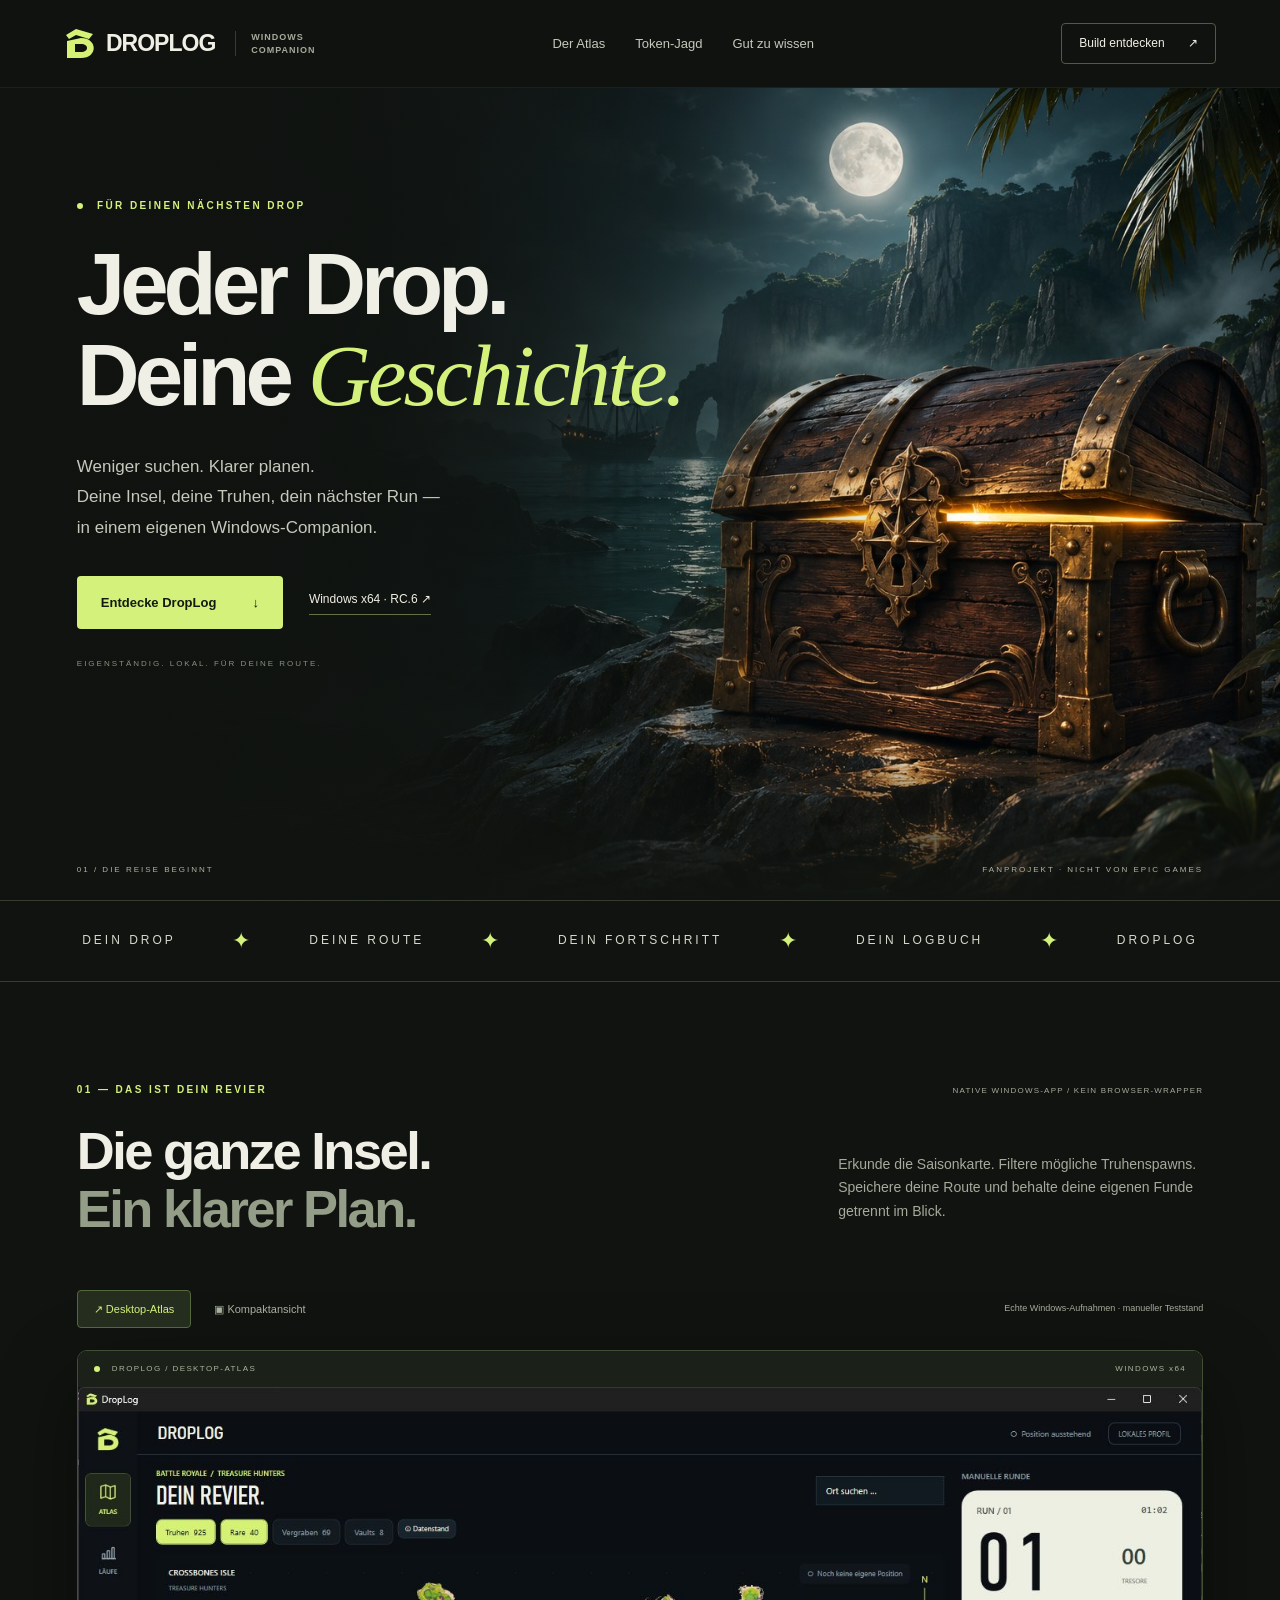
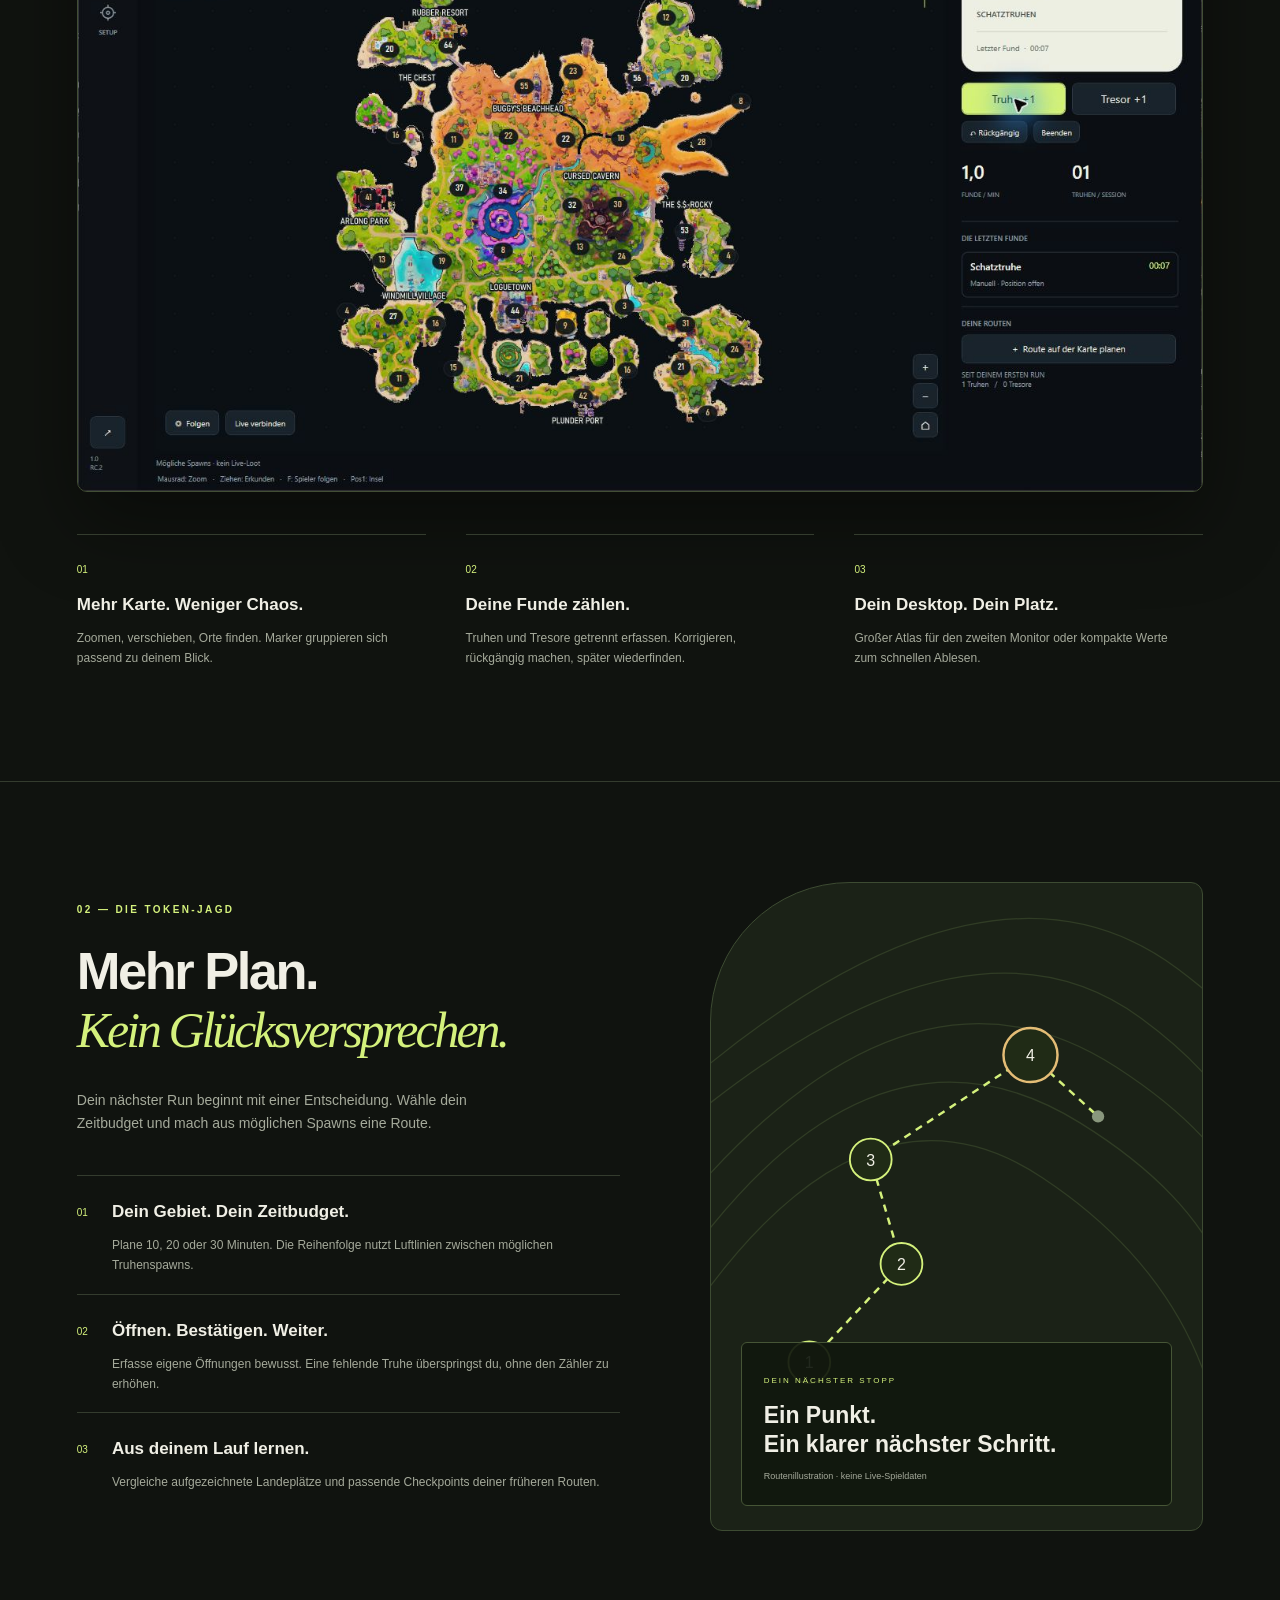
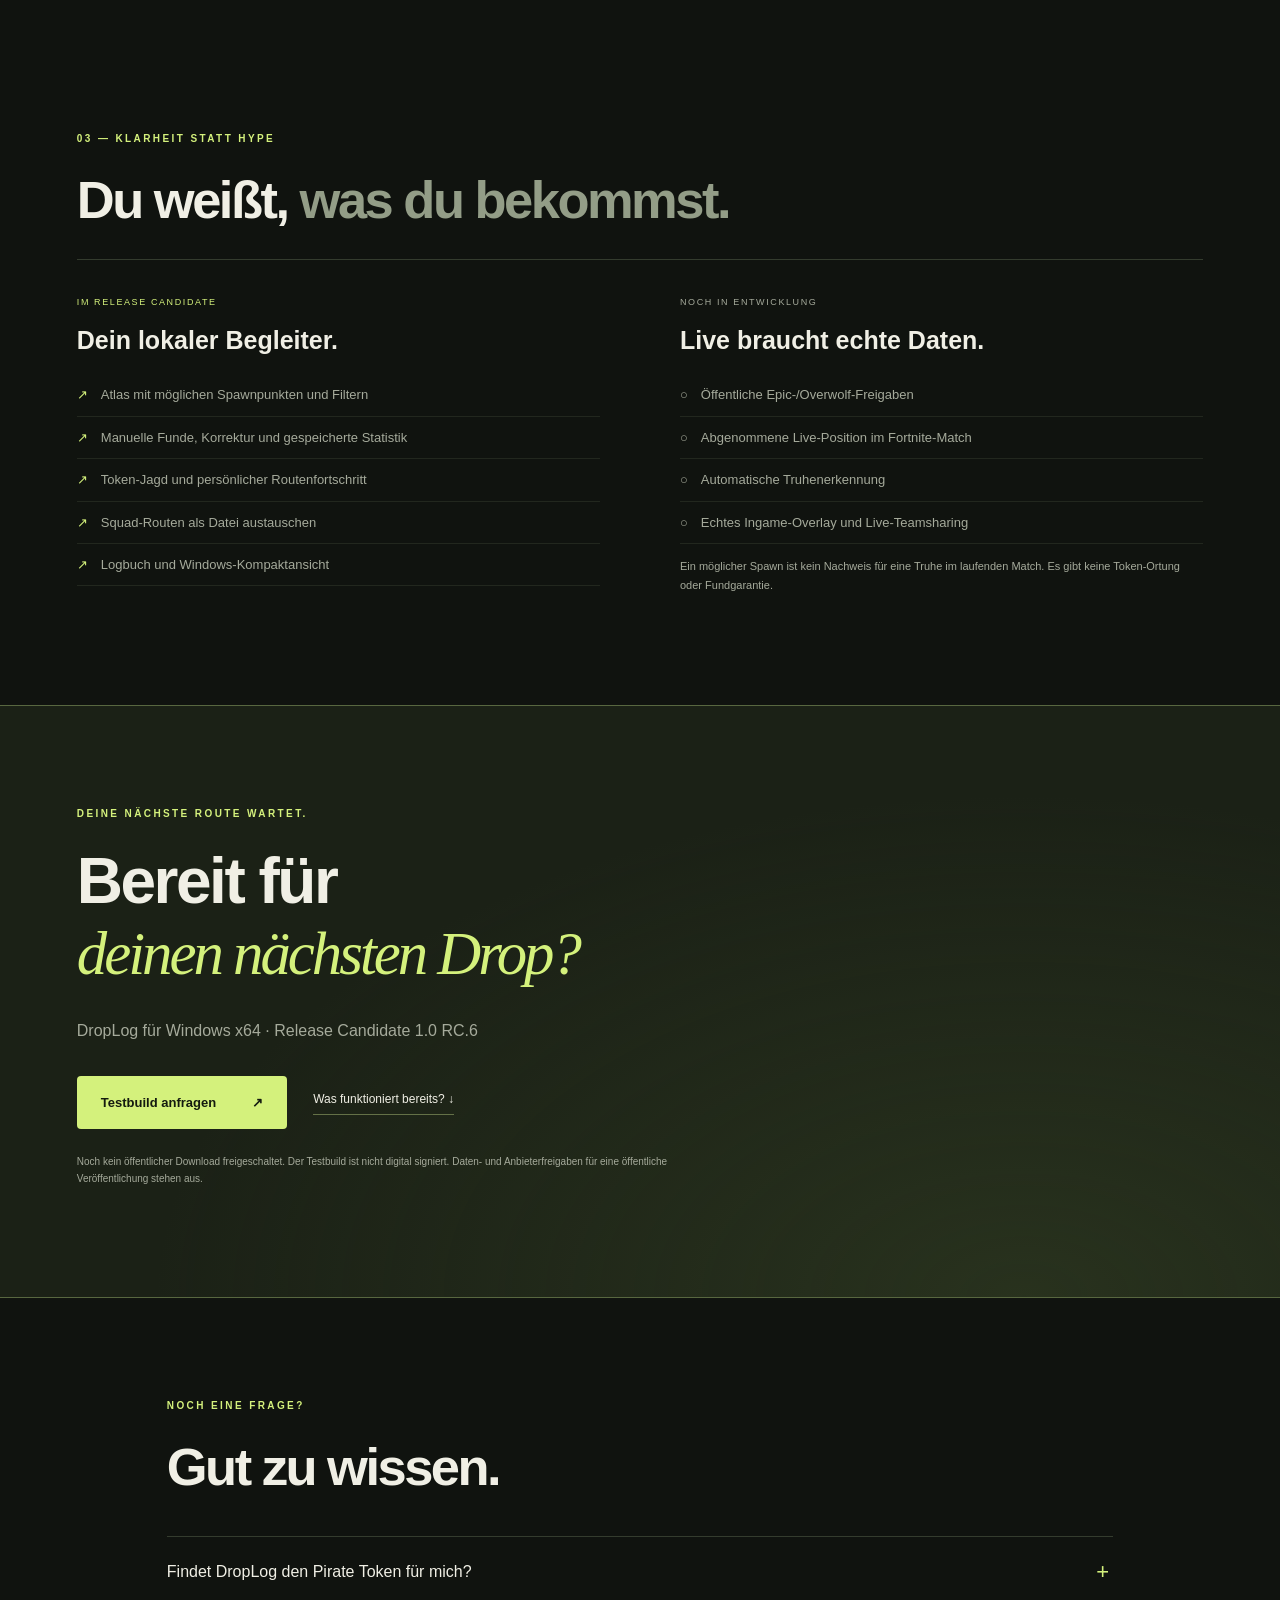
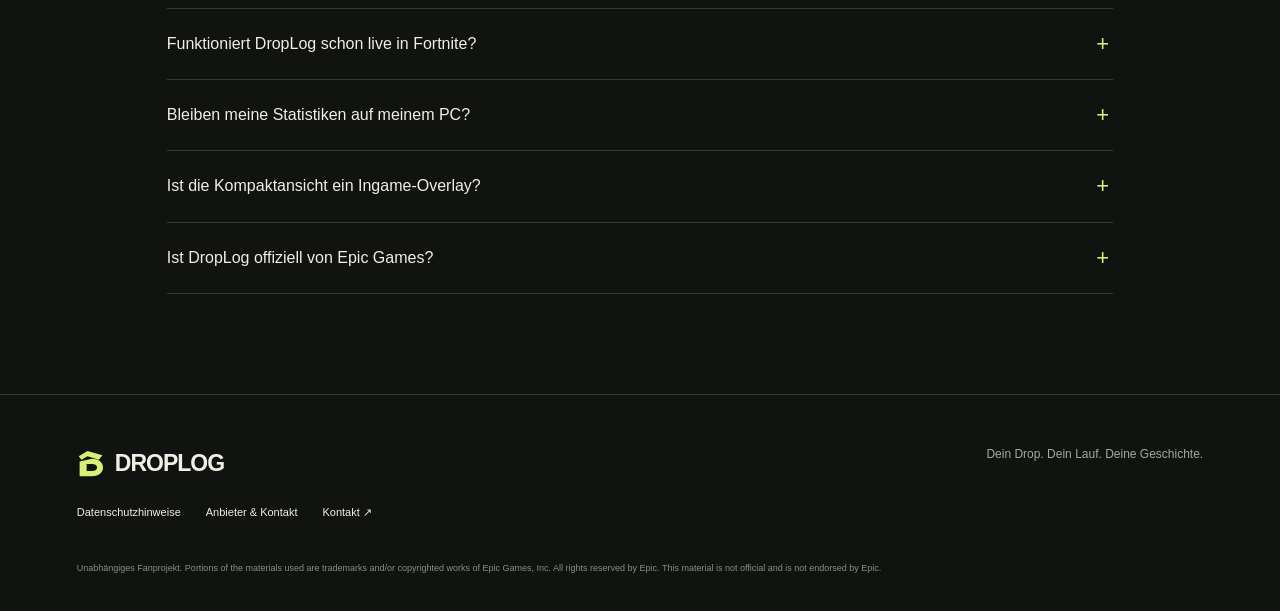
==== commit aa28eb68: "Update RC.6 release status and project contact" ====
--- a/website/index.html
+++ b/website/index.html
@@ -2,12 +2,13 @@
 <html lang="de"><head><meta charset="utf-8"><meta name="viewport" content="width=device-width,initial-scale=1"><meta name="theme-color" content="#10130f"><meta name="description" content="DropLog – dein Windows-Companion für Fortnite. Plane deine Token-Jagd, behalte Truhen und Routen im Blick und mach deinen nächsten Drop zu deinem eigenen."><title>DropLog — Jeder Drop eine Geschichte.</title><link rel="icon" href="assets/logo.svg" type="image/svg+xml"><link rel="stylesheet" href="style.css"><script src="app.js" defer></script></head>
 <body><a class="skip" href="#inhalt">Zum Inhalt</a>
 <header class="nav"><a class="brand" href="#"><img src="assets/logo.svg" width="32" height="32" alt="">DROPLOG<span>WINDOWS COMPANION</span></a><nav aria-label="Hauptnavigation"><a href="#atlas">Der Atlas</a><a href="#jagd">Token-Jagd</a><a href="#fragen">Gut zu wissen</a></nav><a class="nav-cta" href="#download">Build entdecken <span>↗</span></a></header>
-<main id="inhalt"><section class="hero"><img class="hero-art" src="assets/cove.jpg" alt="Eine Schatztruhe mit schmalem goldenem Lichtspalt in einer mondbeleuchteten Piratenbucht" fetchpriority="high"><div class="hero-shade"></div><div class="hero-content"><p class="eyebrow"><span class="live-dot"></span> FÜR DEINEN NÄCHSTEN DROP</p><h1>Jeder Drop.<br>Deine <em>Geschichte.</em></h1><p class="hero-copy">Weniger suchen. Klarer planen.<br>Deine Insel, deine Truhen, dein nächster Run —<br>in einem eigenen Windows-Companion.</p><div class="actions"><a class="button primary" href="#atlas">Entdecke DropLog <span>↓</span></a><a class="text-link" href="#download">Windows x64 · RC.5 ↗</a></div><p class="hero-note">EIGENSTÄNDIG. LOKAL. FÜR DEINE ROUTE.</p></div><div class="hero-caption"><span>01 / DIE REISE BEGINNT</span><span>FANPROJEKT · NICHT VON EPIC GAMES</span></div></section>
+<main id="inhalt"><section class="hero"><img class="hero-art" src="assets/cove.jpg" alt="Eine Schatztruhe mit schmalem goldenem Lichtspalt in einer mondbeleuchteten Piratenbucht" fetchpriority="high"><div class="hero-shade"></div><div class="hero-content"><p class="eyebrow"><span class="live-dot"></span> FÜR DEINEN NÄCHSTEN DROP</p><h1>Jeder Drop.<br>Deine <em>Geschichte.</em></h1><p class="hero-copy">Weniger suchen. Klarer planen.<br>Deine Insel, deine Truhen, dein nächster Run —<br>in einem eigenen Windows-Companion.</p><div class="actions"><a class="button primary" href="#atlas">Entdecke DropLog <span>↓</span></a><a class="text-link" href="#download">Windows x64 · RC.6 ↗</a></div><p class="hero-note">EIGENSTÄNDIG. LOKAL. FÜR DEINE ROUTE.</p></div><div class="hero-caption"><span>01 / DIE REISE BEGINNT</span><span>FANPROJEKT · NICHT VON EPIC GAMES</span></div></section>
 <div class="ticker" aria-label="Produktübersicht"><span>DEIN DROP</span><b>✦</b><span>DEINE ROUTE</span><b>✦</b><span>DEIN FORTSCHRITT</span><b>✦</b><span>DEIN LOGBUCH</span><b>✦</b><span>DROPLOG</span></div>
 <section class="section atlas" id="atlas"><div class="section-top"><p class="eyebrow">01 — DAS IST DEIN REVIER</p><span class="small-label">NATIVE WINDOWS-APP / KEIN BROWSER-WRAPPER</span></div><div class="split-title"><h2>Die ganze Insel.<br><span>Ein klarer Plan.</span></h2><p>Erkunde die Saisonkarte. Filtere mögliche Truhenspawns. Speichere deine Route und behalte deine eigenen Funde getrennt im Blick.</p></div><div class="view-switch" role="group" aria-label="Produktansicht"><button aria-pressed="true" data-view="desktop">↗ Desktop-Atlas</button><button aria-pressed="false" data-view="compact">▣ Kompaktansicht</button><span>Echte Windows-Aufnahmen · manueller Teststand</span></div><div class="product-frame"><div class="frame-bar"><i></i><span id="frame-title">DROPLOG / DESKTOP-ATLAS</span><span>WINDOWS x64</span></div><div class="product-image"><img id="product-shot" src="assets/desktop.jpg" alt="DropLog-Desktop mit Saisonkarte und einem manuell erfassten Testfund" loading="lazy"></div></div><div class="feature-strip"><article><span>01</span><h3>Mehr Karte. Weniger Chaos.</h3><p>Zoomen, verschieben, Orte finden. Marker gruppieren sich passend zu deinem Blick.</p></article><article><span>02</span><h3>Deine Funde zählen.</h3><p>Truhen und Tresore getrennt erfassen. Korrigieren, rückgängig machen, später wiederfinden.</p></article><article><span>03</span><h3>Dein Desktop. Dein Platz.</h3><p>Großer Atlas für den zweiten Monitor oder kompakte Werte zum schnellen Ablesen.</p></article></div></section>
 <section class="hunt section" id="jagd"><div><p class="eyebrow">02 — DIE TOKEN-JAGD</p><h2>Mehr Plan.<br><em>Kein Glücksversprechen.</em></h2><p class="lead">Dein nächster Run beginnt mit einer Entscheidung. Wähle dein Zeitbudget und mach aus möglichen Spawns eine Route.</p><ol class="hunt-steps"><li><span>01</span><div><h3>Dein Gebiet. Dein Zeitbudget.</h3><p>Plane 10, 20 oder 30 Minuten. Die Reihenfolge nutzt Luftlinien zwischen möglichen Truhenspawns.</p></div></li><li><span>02</span><div><h3>Öffnen. Bestätigen. Weiter.</h3><p>Erfasse eigene Öffnungen bewusst. Eine fehlende Truhe überspringst du, ohne den Zähler zu erhöhen.</p></div></li><li><span>03</span><div><h3>Aus deinem Lauf lernen.</h3><p>Vergleiche aufgezeichnete Landeplätze und passende Checkpoints deiner früheren Routen.</p></div></li></ol></div><aside class="route-art" aria-label="Illustration des Routenablaufs, keine echte Spielkarte"><div class="route-grid"></div><svg viewBox="0 0 400 520" aria-hidden="true"><path class="contour" d="M-40 180Q220-50 380 70T460 300M-50 220Q200 0 350 110T420 350M-30 270Q160 40 330 150T420 390M-30 320Q130 90 300 195T420 450M-30 370Q120 140 270 240T420 510"/><path class="route-path" d="M80 390L155 310L130 225L260 140L315 190"/><g class="route-points"><circle cx="80" cy="390" r="17"/><circle cx="155" cy="310" r="17"/><circle cx="130" cy="225" r="17"/><circle cx="260" cy="140" r="22"/></g><g class="route-numbers"><text x="80" y="395">1</text><text x="155" y="315">2</text><text x="130" y="230">3</text><text x="260" y="145">4</text></g><circle cx="315" cy="190" r="5" fill="#89977d"/></svg><div class="route-callout"><span>DEIN NÄCHSTER STOPP</span><strong>Ein Punkt.<br>Ein klarer nächster Schritt.</strong><p>Routenillustration · keine Live-Spieldaten</p></div></aside></section>
 <section class="section reality"><p class="eyebrow">03 — KLARHEIT STATT HYPE</p><h2>Du weißt, <span>was du bekommst.</span></h2><div class="status-columns"><article><p class="status-tag">IM RELEASE CANDIDATE</p><h3>Dein lokaler Begleiter.</h3><ul><li>Atlas mit möglichen Spawnpunkten und Filtern</li><li>Manuelle Funde, Korrektur und gespeicherte Statistik</li><li>Token-Jagd und persönlicher Routenfortschritt</li><li>Squad-Routen als Datei austauschen</li><li>Logbuch und Windows-Kompaktansicht</li></ul></article><article><p class="status-tag muted">NOCH IN ENTWICKLUNG</p><h3>Live braucht echte Daten.</h3><ul><li>Öffentliche Epic-/Overwolf-Freigaben</li><li>Abgenommene Live-Position im Fortnite-Match</li><li>Automatische Truhenerkennung</li><li>Echtes Ingame-Overlay und Live-Teamsharing</li></ul><p class="fine">Ein möglicher Spawn ist kein Nachweis für eine Truhe im laufenden Match. Es gibt keine Token-Ortung oder Fundgarantie.</p></article></div></section>
-<section class="download section" id="download"><p class="eyebrow">DEINE NÄCHSTE ROUTE WARTET.</p><h2>Bereit für<br><em>deinen nächsten Drop?</em></h2><p>DropLog für Windows x64 · Release Candidate 1.0 RC.5</p><div class="actions"><a id="download-link" class="button primary" href="mailto:traceyinworks@gmail.com?subject=DropLog%20RC.5%20Testbuild">Testbuild anfragen <span>↗</span></a><a id="source-link" class="text-link" href="#fragen">Was funktioniert bereits? ↓</a></div><p class="fine" id="download-note">Noch kein öffentlicher Download freigeschaltet. Der Testbuild ist nicht digital signiert. Daten- und Anbieterfreigaben für eine öffentliche Veröffentlichung stehen aus.</p></section>
+<section class="download section" id="download"><p class="eyebrow">DEINE NÄCHSTE ROUTE WARTET.</p><h2>Bereit für<br><em>deinen nächsten Drop?</em></h2><p>DropLog für Windows x64 · Release Candidate 1.0 RC.6</p><div class="actions"><a id="download-link" class="button primary" href="mailto:traceyinworks@gmail.com?subject=DropLog%20RC.6%20Testbuild">Testbuild anfragen <span>↗</span></a><a id="source-link" class="text-link" href="#fragen">Was funktioniert bereits? ↓</a></div><p class="fine" id="download-note">Noch kein öffentlicher Download freigeschaltet. Der Testbuild ist nicht digital signiert. Daten- und Anbieterfreigaben für eine öffentliche Veröffentlichung stehen aus.</p></section>
 <section class="section faq" id="fragen"><p class="eyebrow">NOCH EINE FRAGE?</p><h2>Gut zu wissen.</h2><details><summary>Findet DropLog den Pirate Token für mich?</summary><p>DropLog sagt keine Zufallsdrops voraus. Die Token-Jagd hilft beim Planen möglicher Truhenspawns und beim Vergleichen deiner eigenen Aufzeichnungen. Sie garantiert weder einen Spawn noch einen Token.</p></details><details><summary>Funktioniert DropLog schon live in Fortnite?</summary><p>Der manuelle Windows-Kern funktioniert. Epic-Login und der Overwolf-Positionsadapter sind technisch vorbereitet, aber die erforderlichen Freigaben und echte Match-Abnahme fehlen. Automatische Erfassung und Ingame-Overlay sind nicht als fertige Funktionen aktiviert.</p></details><details><summary>Bleiben meine Statistiken auf meinem PC?</summary><p>Das lokale Journal speichert Runden, Funde und Routen auf deinem Windows-Konto. Der aktuelle manuelle Kern verwendet keine Telemetrie. Webseitenhosting und eine spätere Epic-Anmeldung sind davon getrennte Datenpfade.</p></details><details><summary>Ist die Kompaktansicht ein Ingame-Overlay?</summary><p>Die aktuelle Kompaktansicht ist ein eigenes Windows-Desktopfenster. Ein freigegebenes Ingame-Overlay befindet sich noch nicht im ausgelieferten Funktionsumfang.</p></details><details><summary>Ist DropLog offiziell von Epic Games?</summary><p>Nein. DropLog ist ein unabhängiges Fanprojekt und wird nicht von Epic Games unterstützt oder genehmigt. Fortnite-Material und Marken gehören den jeweiligen Rechteinhabern.</p></details></section></main>
 <footer><a class="brand" href="#"><img src="assets/logo.svg" width="28" height="28" alt="">DROPLOG</a><p>Dein Drop. Dein Lauf. Deine Geschichte.</p><div><a href="privacy.html">Datenschutzhinweise</a><a href="legal.html">Anbieter & Kontakt</a><a href="mailto:traceyinworks@gmail.com">Kontakt ↗</a></div><small>Unabhängiges Fanprojekt. Portions of the materials used are trademarks and/or copyrighted works of Epic Games, Inc. All rights reserved by Epic. This material is not official and is not endorsed by Epic.</small></footer></body></html>
 
+
